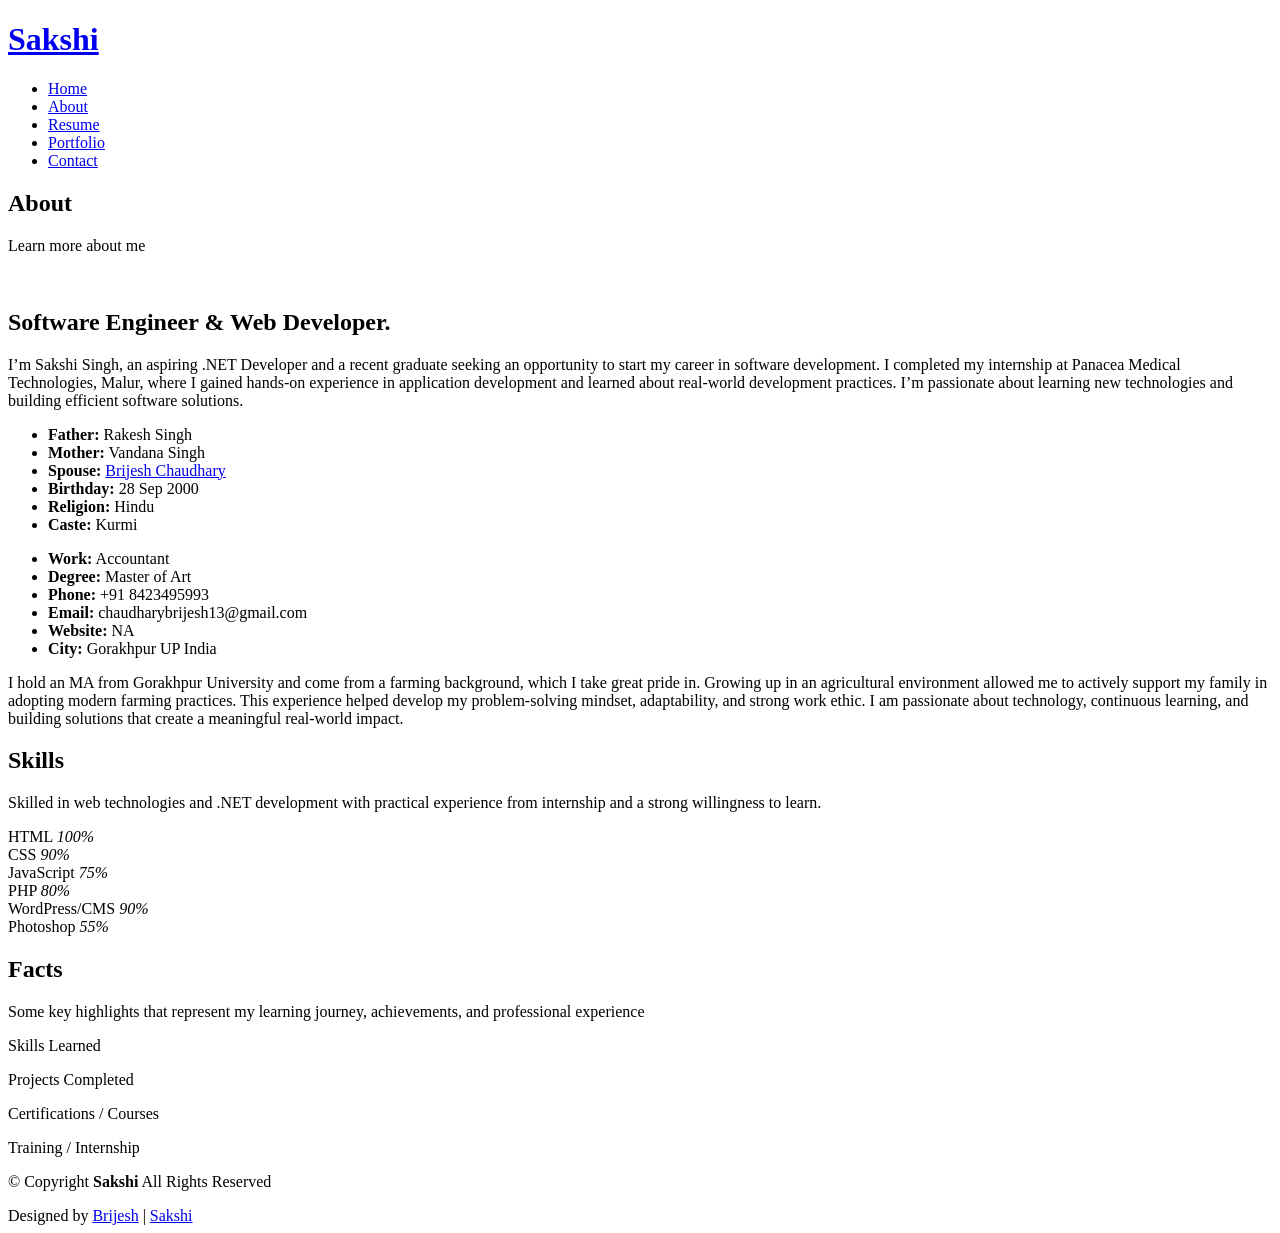
==== about.html @ 69563c14 "Add files via upload" ====
<!DOCTYPE html>
<html lang="en">

<head>
  <meta charset="utf-8">
  <meta content="width=device-width, initial-scale=1.0" name="viewport">
  <title>About - Sakshi Singh</title>
  <meta name="description" content="">
  <meta name="keywords" content="">

  <!-- Favicons -->
  <link href="assets/img/favicon.png" rel="icon">
  <link href="assets/img/apple-touch-icon.png" rel="apple-touch-icon">

  <!-- Fonts -->
  <link href="https://fonts.googleapis.com" rel="preconnect">
  <link href="https://fonts.gstatic.com" rel="preconnect" crossorigin>
  <link href="https://fonts.googleapis.com/css2?family=Roboto:ital,wght@0,100;0,300;0,400;0,500;0,700;0,900;1,100;1,300;1,400;1,500;1,700;1,900&family=Poppins:ital,wght@0,100;0,200;0,300;0,400;0,500;0,600;0,700;0,800;0,900;1,100;1,200;1,300;1,400;1,500;1,600;1,700;1,800;1,900&family=Raleway:ital,wght@0,100;0,200;0,300;0,400;0,500;0,600;0,700;0,800;0,900;1,100;1,200;1,300;1,400;1,500;1,600;1,700;1,800;1,900&display=swap" rel="stylesheet">

  <!-- Vendor CSS Files -->
  <link href="assets/vendor/bootstrap/css/bootstrap.min.css" rel="stylesheet">
  <link href="assets/vendor/bootstrap-icons/bootstrap-icons.css" rel="stylesheet">
  <link href="assets/vendor/aos/aos.css" rel="stylesheet">
  <link href="assets/vendor/swiper/swiper-bundle.min.css" rel="stylesheet">
  <link href="assets/vendor/glightbox/css/glightbox.min.css" rel="stylesheet">

  <!-- Main CSS File -->
  <link href="assets/css/main.css" rel="stylesheet">

  <!-- =======================================================
  * Template Name: Sakshi Singh
  * Template URL: 
  * Updated: 
  * Author: 
  * License: 
  ======================================================== -->
</head>

<body class="about-page">

  <header id="header" class="header d-flex align-items-center light-background sticky-top">
    <div class="container-fluid position-relative d-flex align-items-center justify-content-between">

      <a href="index.html" class="logo d-flex align-items-center me-auto me-xl-0">
        <!-- Uncomment the line below if you also wish to use an image logo -->
        <!-- <img src="assets/img/logo.png" alt=""> -->
        <h1 class="sitename">Sakshi</h1>
      </a>

      <nav id="navmenu" class="navmenu">
        <ul>
          <li><a href="index.html">Home</a></li>
          <li><a href="about.html" class="active">About</a></li>
          <li><a href="resume.html">Resume</a></li>
          <li><a href="portfolio.html">Portfolio</a></li>
          <li><a href="contact.html">Contact</a></li>
        </ul>
        <i class="mobile-nav-toggle d-xl-none bi bi-list"></i>
      </nav>

      <div class="header-social-links">
        <a href="#" class="twitter"><i class="bi bi-twitter-x"></i></a>
        <a href="#" class="facebook"><i class="bi bi-facebook"></i></a>
        <a href="#" class="instagram"><i class="bi bi-instagram"></i></a>
        <a href="#" class="linkedin"><i class="bi bi-linkedin"></i></a>
      </div>

    </div>
  </header>

  <main class="main">

    <!-- About Section -->
    <section id="about" class="about section">

      <!-- Section Title -->
      <div class="container section-title" data-aos="fade-up">
        <h2>About</h2>
        <p>Learn more about me</p>
      </div><!-- End Section Title -->

      <div class="container" data-aos="fade-up" data-aos-delay="100">

        <div class="row gy-4 justify-content-center">
          <div class="col-lg-4">
            <img src="assets/img/profile-img.png" class="img-fluid" alt="">
          </div>
          <div class="col-lg-8 content">
            <h2>Software Engineer &amp; Web Developer.</h2>
            <p class="fst-italic py-3">
              I’m Sakshi Singh, an aspiring .NET Developer and a recent graduate seeking an opportunity to start my career in software development. I completed my internship at Panacea Medical Technologies, Malur, where I gained hands-on experience in application development and learned about real-world development practices. I’m passionate about learning new technologies and building efficient software solutions.
            </p>
            <div class="row">
              <div class="col-lg-6">
                <ul>
                  <li><i class="bi bi-chevron-right"></i> <strong>Father:</strong> <span>Rakesh Singh</span></li>
                  <li><i class="bi bi-chevron-right"></i> <strong>Mother:</strong> <span>Vandana Singh</span></li>
                  <li><i class="bi bi-chevron-right"></i> <strong>Spouse:</strong> <span><a href="https://brijeshchaudhary13.github.io/brijesh-portfolio/" target="_blank">Brijesh Chaudhary</a></span></li>
                  <li><i class="bi bi-chevron-right"></i> <strong>Birthday:</strong> <span>28 Sep 2000</span></li>
                  <li><i class="bi bi-chevron-right"></i> <strong>Religion:</strong> <span>Hindu</span></li>
                  <li><i class="bi bi-chevron-right"></i> <strong>Caste:</strong> <span>Kurmi</span></li>
                </ul>
              </div>
              <div class="col-lg-6">
                <ul>
                  <li><i class="bi bi-chevron-right"></i> <strong>Work:</strong> <span>Accountant</span></li>
                  <li><i class="bi bi-chevron-right"></i> <strong>Degree:</strong> <span>Master of Art</span></li>
                  <li><i class="bi bi-chevron-right"></i> <strong>Phone:</strong> <span>+91 8423495993</span></li>
                  <li><i class="bi bi-chevron-right"></i> <strong>Email:</strong> <span>chaudharybrijesh13@gmail.com</span></li>
                  <li><i class="bi bi-chevron-right"></i> <strong>Website:</strong> <span>NA</span></li>
                  <li><i class="bi bi-chevron-right"></i> <strong>City:</strong> <span>Gorakhpur UP India</span></li>
                </ul>
              </div>
            </div>
            <p class="py-3">
              I hold an MA from Gorakhpur University and come from a farming background, which I take great pride in. Growing up in an agricultural environment allowed me to actively support my family in adopting modern farming practices. This experience helped develop my problem-solving mindset, adaptability, and strong work ethic. I am passionate about technology, continuous learning, and building solutions that create a meaningful real-world impact.
            </p>
          </div>
        </div>

      </div>

    </section><!-- /About Section -->

    <!-- Skills Section -->
    <section id="skills" class="skills section">

      <!-- Section Title -->
      <div class="container section-title" data-aos="fade-up">
        <h2>Skills</h2>
        <p>Skilled in web technologies and .NET development with practical experience from internship and a strong willingness to learn.</p>
      </div><!-- End Section Title -->

      <div class="container" data-aos="fade-up" data-aos-delay="100">

        <div class="row skills-content skills-animation">

          <div class="col-lg-6">

            <div class="progress">
              <span class="skill"><span>HTML</span> <i class="val">100%</i></span>
              <div class="progress-bar-wrap">
                <div class="progress-bar" role="progressbar" aria-valuenow="100" aria-valuemin="0" aria-valuemax="100"></div>
              </div>
            </div><!-- End Skills Item -->

            <div class="progress">
              <span class="skill"><span>CSS</span> <i class="val">90%</i></span>
              <div class="progress-bar-wrap">
                <div class="progress-bar" role="progressbar" aria-valuenow="90" aria-valuemin="0" aria-valuemax="100"></div>
              </div>
            </div><!-- End Skills Item -->

            <div class="progress">
              <span class="skill"><span>JavaScript</span> <i class="val">75%</i></span>
              <div class="progress-bar-wrap">
                <div class="progress-bar" role="progressbar" aria-valuenow="75" aria-valuemin="0" aria-valuemax="100"></div>
              </div>
            </div><!-- End Skills Item -->

          </div>

          <div class="col-lg-6">

            <div class="progress">
              <span class="skill"><span>PHP</span> <i class="val">80%</i></span>
              <div class="progress-bar-wrap">
                <div class="progress-bar" role="progressbar" aria-valuenow="80" aria-valuemin="0" aria-valuemax="100"></div>
              </div>
            </div><!-- End Skills Item -->

            <div class="progress">
              <span class="skill"><span>WordPress/CMS</span> <i class="val">90%</i></span>
              <div class="progress-bar-wrap">
                <div class="progress-bar" role="progressbar" aria-valuenow="90" aria-valuemin="0" aria-valuemax="100"></div>
              </div>
            </div><!-- End Skills Item -->

            <div class="progress">
              <span class="skill"><span>Photoshop</span> <i class="val">55%</i></span>
              <div class="progress-bar-wrap">
                <div class="progress-bar" role="progressbar" aria-valuenow="55" aria-valuemin="0" aria-valuemax="100"></div>
              </div>
            </div><!-- End Skills Item -->

          </div>

        </div>

      </div>

    </section><!-- /Skills Section -->

    <!-- Stats Section -->
    <section id="stats" class="stats section">

      <!-- Section Title -->
      <div class="container section-title" data-aos="fade-up">
        <h2>Facts</h2>
        <p>Some key highlights that represent my learning journey, achievements, and professional experience</p>
      </div><!-- End Section Title -->

      <div class="container" data-aos="fade-up" data-aos-delay="100">

        <div class="row gy-4">

          <div class="col-lg-3 col-md-6">
            <div class="stats-item text-center w-100 h-100">
              <span data-purecounter-start="0" data-purecounter-end="8" data-purecounter-duration="1" class="purecounter"></span>
              <p>Skills Learned</p>
            </div>
          </div><!-- End Stats Item -->

          <div class="col-lg-3 col-md-6">
            <div class="stats-item text-center w-100 h-100">
              <span data-purecounter-start="0" data-purecounter-end="2" data-purecounter-duration="1" class="purecounter"></span>
              <p>Projects Completed</p>
            </div>
          </div><!-- End Stats Item -->

          <div class="col-lg-3 col-md-6">
            <div class="stats-item text-center w-100 h-100">
              <span data-purecounter-start="0" data-purecounter-end="5" data-purecounter-duration="1" class="purecounter"></span>
              <p>Certifications / Courses</p>
            </div>
          </div><!-- End Stats Item -->

          <div class="col-lg-3 col-md-6">
            <div class="stats-item text-center w-100 h-100">
              <span data-purecounter-start="0" data-purecounter-end="3" data-purecounter-duration="1" class="purecounter"></span>
              <p>Training / Internship</p>
            </div>
          </div><!-- End Stats Item -->

        </div>

      </div>

    </section><!-- /Stats Section -->

    
  </main>

  <footer id="footer" class="footer light-background">

    <div class="container">
      <div class="copyright text-center ">
        <p>© <span>Copyright</span> <strong class="px-1 sitename">Sakshi</strong> <span>All Rights Reserved<br></span></p>
      </div>
      <div class="social-links d-flex justify-content-center">
        <a href="https://www.facebook.com/brijeshchaudhary13/"><i class="bi bi-facebook"></i></a>
        <a href="https://github.com/brijeshchaudhary13"><i class="bi bi-github"></i></a>
        <a href="https://www.linkedin.com/in/brijeshchaudhary13/"><i class="bi bi-linkedin"></i></a>
      </div>
      <div class="credits">
        <!-- All the links in the footer should remain intact. -->
        <!-- You can delete the links only if you've purchased the pro version. -->
        <!-- Licensing information: https://bootstrapmade.com/license/ -->
        <!-- Purchase the pro version with working PHP/AJAX contact form: [buy-url] -->
        Designed by <a href="https://brijeshchaudhary13.github.io/brijesh-portfolio/">Brijesh</a> | <a href="https://brijeshchaudhary13.github.io/brijesh-portfolio/">Sakshi</a>
      </div>
    </div>

  </footer>

  <!-- Scroll Top -->
  <a href="#" id="scroll-top" class="scroll-top d-flex align-items-center justify-content-center"><i class="bi bi-arrow-up-short"></i></a>

  <!-- Preloader -->
  <div id="preloader"></div>

  <!-- Vendor JS Files -->
  <script src="assets/vendor/bootstrap/js/bootstrap.bundle.min.js"></script>
  <script src="assets/vendor/php-email-form/validate.js"></script>
  <script src="assets/vendor/aos/aos.js"></script>
  <script src="assets/vendor/waypoints/noframework.waypoints.js"></script>
  <script src="assets/vendor/purecounter/purecounter_vanilla.js"></script>
  <script src="assets/vendor/swiper/swiper-bundle.min.js"></script>
  <script src="assets/vendor/glightbox/js/glightbox.min.js"></script>
  <script src="assets/vendor/imagesloaded/imagesloaded.pkgd.min.js"></script>
  <script src="assets/vendor/isotope-layout/isotope.pkgd.min.js"></script>

  <!-- Main JS File -->
  <script src="assets/js/main.js"></script>

</body>

</html>
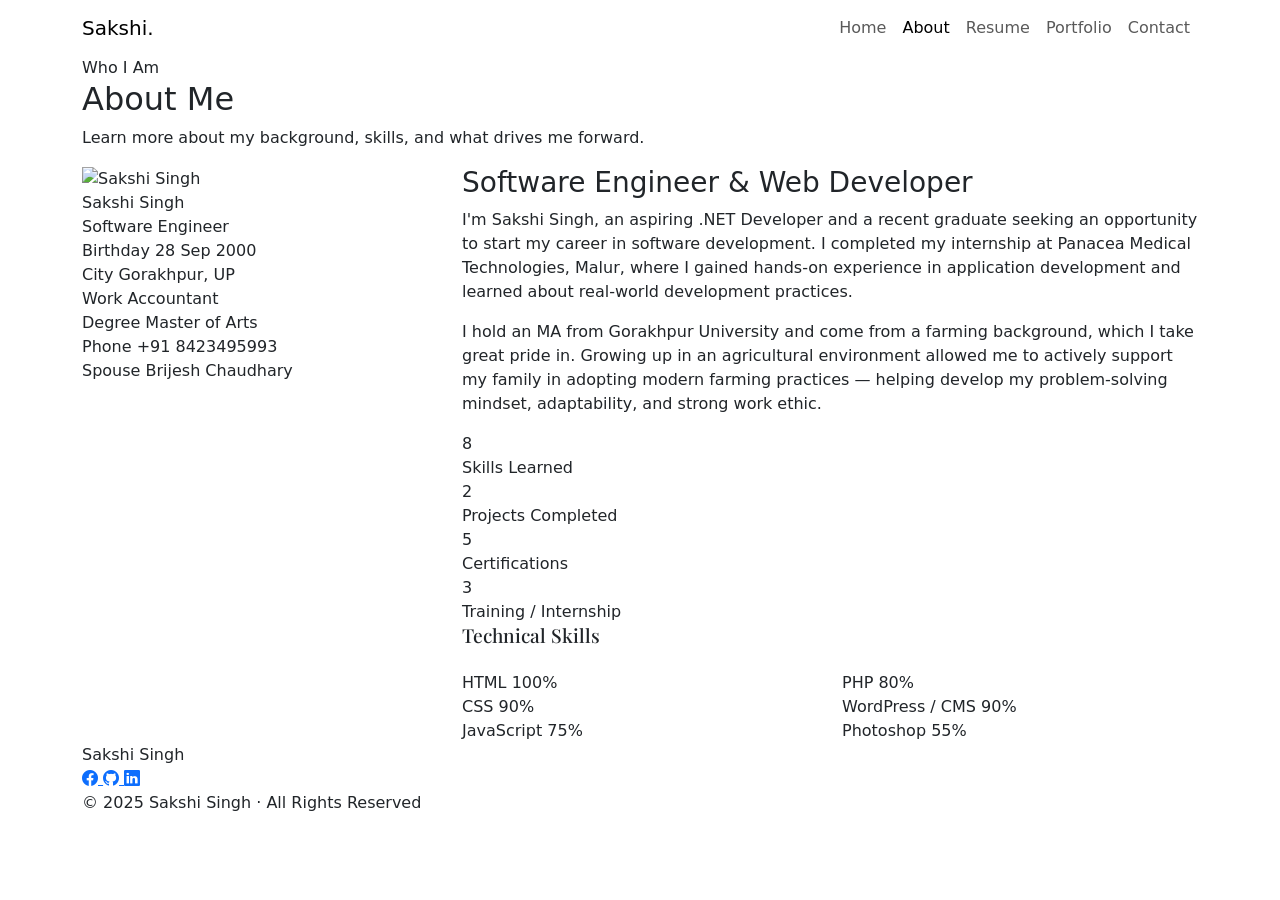
==== commit e37fe34b: "Update about.html" ====
--- a/about.html
+++ b/about.html
@@ -1,288 +1,263 @@
 <!DOCTYPE html>
 <html lang="en">
-
 <head>
-  <meta charset="utf-8">
-  <meta content="width=device-width, initial-scale=1.0" name="viewport">
-  <title>About - Sakshi Singh</title>
-  <meta name="description" content="">
-  <meta name="keywords" content="">
-
-  <!-- Favicons -->
-  <link href="assets/img/favicon.png" rel="icon">
-  <link href="assets/img/apple-touch-icon.png" rel="apple-touch-icon">
+  <meta charset="UTF-8">
+  <meta name="viewport" content="width=device-width, initial-scale=1.0">
+  <title>About — Sakshi Singh</title>
 
   <!-- Fonts -->
-  <link href="https://fonts.googleapis.com" rel="preconnect">
-  <link href="https://fonts.gstatic.com" rel="preconnect" crossorigin>
-  <link href="https://fonts.googleapis.com/css2?family=Roboto:ital,wght@0,100;0,300;0,400;0,500;0,700;0,900;1,100;1,300;1,400;1,500;1,700;1,900&family=Poppins:ital,wght@0,100;0,200;0,300;0,400;0,500;0,600;0,700;0,800;0,900;1,100;1,200;1,300;1,400;1,500;1,600;1,700;1,800;1,900&family=Raleway:ital,wght@0,100;0,200;0,300;0,400;0,500;0,600;0,700;0,800;0,900;1,100;1,200;1,300;1,400;1,500;1,600;1,700;1,800;1,900&display=swap" rel="stylesheet">
-
-  <!-- Vendor CSS Files -->
-  <link href="assets/vendor/bootstrap/css/bootstrap.min.css" rel="stylesheet">
-  <link href="assets/vendor/bootstrap-icons/bootstrap-icons.css" rel="stylesheet">
-  <link href="assets/vendor/aos/aos.css" rel="stylesheet">
-  <link href="assets/vendor/swiper/swiper-bundle.min.css" rel="stylesheet">
-  <link href="assets/vendor/glightbox/css/glightbox.min.css" rel="stylesheet">
-
-  <!-- Main CSS File -->
-  <link href="assets/css/main.css" rel="stylesheet">
-
-  <!-- =======================================================
-  * Template Name: Sakshi Singh
-  * Template URL: 
-  * Updated: 
-  * Author: 
-  * License: 
-  ======================================================== -->
+  <link href="https://fonts.googleapis.com/css2?family=Playfair+Display:ital,wght@0,400;0,600;0,700;1,400&family=DM+Sans:wght@300;400;500;600&family=DM+Mono:wght@400;500&display=swap" rel="stylesheet">
+
+  <!-- Bootstrap -->
+  <link href="https://cdn.jsdelivr.net/npm/bootstrap@5.3.3/dist/css/bootstrap.min.css" rel="stylesheet">
+  <link href="https://cdn.jsdelivr.net/npm/bootstrap-icons@1.11.3/font/bootstrap-icons.css" rel="stylesheet">
+
+  <!-- Custom CSS -->
+  <link rel="stylesheet" href="style.css">
 </head>
-
-<body class="about-page">
-
-  <header id="header" class="header d-flex align-items-center light-background sticky-top">
-    <div class="container-fluid position-relative d-flex align-items-center justify-content-between">
-
-      <a href="index.html" class="logo d-flex align-items-center me-auto me-xl-0">
-        <!-- Uncomment the line below if you also wish to use an image logo -->
-        <!-- <img src="assets/img/logo.png" alt=""> -->
-        <h1 class="sitename">Sakshi</h1>
-      </a>
-
-      <nav id="navmenu" class="navmenu">
-        <ul>
-          <li><a href="index.html">Home</a></li>
-          <li><a href="about.html" class="active">About</a></li>
-          <li><a href="resume.html">Resume</a></li>
-          <li><a href="portfolio.html">Portfolio</a></li>
-          <li><a href="contact.html">Contact</a></li>
-        </ul>
-        <i class="mobile-nav-toggle d-xl-none bi bi-list"></i>
-      </nav>
-
-      <div class="header-social-links">
-        <a href="#" class="twitter"><i class="bi bi-twitter-x"></i></a>
-        <a href="#" class="facebook"><i class="bi bi-facebook"></i></a>
-        <a href="#" class="instagram"><i class="bi bi-instagram"></i></a>
-        <a href="#" class="linkedin"><i class="bi bi-linkedin"></i></a>
-      </div>
-
+<body>
+
+<!-- NAVBAR -->
+<nav class="navbar navbar-expand-xl">
+  <div class="container">
+    <a class="navbar-brand" href="index.html">
+      Sakshi<span>.</span>
+    </a>
+
+    <button class="navbar-toggler" type="button" data-bs-toggle="collapse" data-bs-target="#navMenu">
+      <i class="bi bi-list" style="color:var(--ink);font-size:1.4rem;"></i>
+    </button>
+
+    <div class="collapse navbar-collapse" id="navMenu">
+      <ul class="navbar-nav ms-auto align-items-xl-center">
+        <li class="nav-item"><a class="nav-link" href="index.html">Home</a></li>
+        <li class="nav-item"><a class="nav-link active" href="about.html">About</a></li>
+        <li class="nav-item"><a class="nav-link" href="resume.html">Resume</a></li>
+        <li class="nav-item"><a class="nav-link" href="portfolio.html">Portfolio</a></li>
+        <li class="nav-item"><a class="nav-link" href="contact.html">Contact</a></li>
+      </ul>
     </div>
-  </header>
-
-  <main class="main">
-
-    <!-- About Section -->
-    <section id="about" class="about section">
-
-      <!-- Section Title -->
-      <div class="container section-title" data-aos="fade-up">
-        <h2>About</h2>
-        <p>Learn more about me</p>
-      </div><!-- End Section Title -->
-
-      <div class="container" data-aos="fade-up" data-aos-delay="100">
-
-        <div class="row gy-4 justify-content-center">
-          <div class="col-lg-4">
-            <img src="assets/img/profile-img.png" class="img-fluid" alt="">
-          </div>
-          <div class="col-lg-8 content">
-            <h2>Software Engineer &amp; Web Developer.</h2>
-            <p class="fst-italic py-3">
-              I’m Sakshi Singh, an aspiring .NET Developer and a recent graduate seeking an opportunity to start my career in software development. I completed my internship at Panacea Medical Technologies, Malur, where I gained hands-on experience in application development and learned about real-world development practices. I’m passionate about learning new technologies and building efficient software solutions.
-            </p>
-            <div class="row">
-              <div class="col-lg-6">
-                <ul>
-                  <li><i class="bi bi-chevron-right"></i> <strong>Father:</strong> <span>Rakesh Singh</span></li>
-                  <li><i class="bi bi-chevron-right"></i> <strong>Mother:</strong> <span>Vandana Singh</span></li>
-                  <li><i class="bi bi-chevron-right"></i> <strong>Spouse:</strong> <span><a href="https://brijeshchaudhary13.github.io/brijesh-portfolio/" target="_blank">Brijesh Chaudhary</a></span></li>
-                  <li><i class="bi bi-chevron-right"></i> <strong>Birthday:</strong> <span>28 Sep 2000</span></li>
-                  <li><i class="bi bi-chevron-right"></i> <strong>Religion:</strong> <span>Hindu</span></li>
-                  <li><i class="bi bi-chevron-right"></i> <strong>Caste:</strong> <span>Kurmi</span></li>
-                </ul>
-              </div>
-              <div class="col-lg-6">
-                <ul>
-                  <li><i class="bi bi-chevron-right"></i> <strong>Work:</strong> <span>Accountant</span></li>
-                  <li><i class="bi bi-chevron-right"></i> <strong>Degree:</strong> <span>Master of Art</span></li>
-                  <li><i class="bi bi-chevron-right"></i> <strong>Phone:</strong> <span>+91 8423495993</span></li>
-                  <li><i class="bi bi-chevron-right"></i> <strong>Email:</strong> <span>chaudharybrijesh13@gmail.com</span></li>
-                  <li><i class="bi bi-chevron-right"></i> <strong>Website:</strong> <span>NA</span></li>
-                  <li><i class="bi bi-chevron-right"></i> <strong>City:</strong> <span>Gorakhpur UP India</span></li>
-                </ul>
-              </div>
-            </div>
-            <p class="py-3">
-              I hold an MA from Gorakhpur University and come from a farming background, which I take great pride in. Growing up in an agricultural environment allowed me to actively support my family in adopting modern farming practices. This experience helped develop my problem-solving mindset, adaptability, and strong work ethic. I am passionate about technology, continuous learning, and building solutions that create a meaningful real-world impact.
-            </p>
+  </div>
+</nav>
+
+<!-- ABOUT -->
+<div id="about" class="page active">
+  <div class="about-wrap">
+    <div class="container">
+
+      <!-- SECTION HEADER -->
+      <div class="section-header">
+        <span class="section-label">Who I Am</span>
+        <h2 class="section-title">About Me</h2>
+        <p class="section-sub">
+          Learn more about my background, skills, and what drives me forward.
+        </p>
+        <div class="section-line"></div>
+      </div>
+
+      <div class="row gy-4">
+
+        <!-- LEFT CARD -->
+        <div class="col-lg-4">
+          <div class="about-card">
+
+            <div class="about-photo-area">
+              <img src="./img/profile-img.png" alt="Sakshi Singh" class="about-avatar-img">
+            </div>
+
+            <div class="about-info">
+              <div class="about-name">Sakshi Singh</div>
+              <span class="about-role-badge">Software Engineer</span>
+
+              <div class="about-detail-row">
+                <span class="about-detail-key">Birthday</span>
+                <span class="about-detail-val">28 Sep 2000</span>
+              </div>
+
+              <div class="about-detail-row">
+                <span class="about-detail-key">City</span>
+                <span class="about-detail-val">Gorakhpur, UP</span>
+              </div>
+
+              <div class="about-detail-row">
+                <span class="about-detail-key">Work</span>
+                <span class="about-detail-val">Accountant</span>
+              </div>
+
+              <div class="about-detail-row">
+                <span class="about-detail-key">Degree</span>
+                <span class="about-detail-val">Master of Arts</span>
+              </div>
+
+              <div class="about-detail-row">
+                <span class="about-detail-key">Phone</span>
+                <span class="about-detail-val">+91 8423495993</span>
+              </div>
+
+              <div class="about-detail-row">
+                <span class="about-detail-key">Spouse</span>
+                <span class="about-detail-val">
+                  <a href="https://brijeshchaudhary13.github.io/brijesh-portfolio/" target="_blank" style="color:var(--terracotta);text-decoration:none;">
+                    Brijesh Chaudhary
+                  </a>
+                </span>
+              </div>
+            </div>
+
           </div>
         </div>
 
-      </div>
-
-    </section><!-- /About Section -->
-
-    <!-- Skills Section -->
-    <section id="skills" class="skills section">
-
-      <!-- Section Title -->
-      <div class="container section-title" data-aos="fade-up">
-        <h2>Skills</h2>
-        <p>Skilled in web technologies and .NET development with practical experience from internship and a strong willingness to learn.</p>
-      </div><!-- End Section Title -->
-
-      <div class="container" data-aos="fade-up" data-aos-delay="100">
-
-        <div class="row skills-content skills-animation">
-
-          <div class="col-lg-6">
-
-            <div class="progress">
-              <span class="skill"><span>HTML</span> <i class="val">100%</i></span>
-              <div class="progress-bar-wrap">
-                <div class="progress-bar" role="progressbar" aria-valuenow="100" aria-valuemin="0" aria-valuemax="100"></div>
-              </div>
-            </div><!-- End Skills Item -->
-
-            <div class="progress">
-              <span class="skill"><span>CSS</span> <i class="val">90%</i></span>
-              <div class="progress-bar-wrap">
-                <div class="progress-bar" role="progressbar" aria-valuenow="90" aria-valuemin="0" aria-valuemax="100"></div>
-              </div>
-            </div><!-- End Skills Item -->
-
-            <div class="progress">
-              <span class="skill"><span>JavaScript</span> <i class="val">75%</i></span>
-              <div class="progress-bar-wrap">
-                <div class="progress-bar" role="progressbar" aria-valuenow="75" aria-valuemin="0" aria-valuemax="100"></div>
-              </div>
-            </div><!-- End Skills Item -->
+        <!-- RIGHT CONTENT -->
+        <div class="col-lg-8">
+          <div class="about-main">
+
+            <h3 class="about-heading">
+              Software Engineer &amp; Web Developer
+            </h3>
+
+            <p class="about-text">
+              I'm Sakshi Singh, an aspiring .NET Developer and a recent graduate seeking an opportunity to start my career in software development. I completed my internship at Panacea Medical Technologies, Malur, where I gained hands-on experience in application development and learned about real-world development practices.
+            </p>
+
+            <p class="about-text">
+              I hold an MA from Gorakhpur University and come from a farming background, which I take great pride in. Growing up in an agricultural environment allowed me to actively support my family in adopting modern farming practices — helping develop my problem-solving mindset, adaptability, and strong work ethic.
+            </p>
+
+            <!-- STATS -->
+            <div class="stats-row">
+              <div class="stat-box">
+                <div class="stat-number">8</div>
+                <div class="stat-label">Skills Learned</div>
+              </div>
+
+              <div class="stat-box">
+                <div class="stat-number">2</div>
+                <div class="stat-label">Projects Completed</div>
+              </div>
+
+              <div class="stat-box">
+                <div class="stat-number">5</div>
+                <div class="stat-label">Certifications</div>
+              </div>
+
+              <div class="stat-box">
+                <div class="stat-number">3</div>
+                <div class="stat-label">Training / Internship</div>
+              </div>
+            </div>
+
+            <!-- SKILLS -->
+            <h4 style="font-family:'Playfair Display',serif;font-size:1.2rem;margin-bottom:1.5rem;color:var(--ink);">
+              Technical Skills
+            </h4>
+
+            <div class="row">
+
+              <!-- LEFT SKILLS -->
+              <div class="col-md-6">
+
+                <div class="skill-item">
+                  <div class="skill-header">
+                    <span class="skill-name">HTML</span>
+                    <span class="skill-pct">100%</span>
+                  </div>
+                  <div class="skill-bar">
+                    <div class="skill-fill" style="transform: scaleX(1);"></div>
+                  </div>
+                </div>
+
+                <div class="skill-item">
+                  <div class="skill-header">
+                    <span class="skill-name">CSS</span>
+                    <span class="skill-pct">90%</span>
+                  </div>
+                  <div class="skill-bar">
+                    <div class="skill-fill" style="transform: scaleX(0.9);"></div>
+                  </div>
+                </div>
+
+                <div class="skill-item">
+                  <div class="skill-header">
+                    <span class="skill-name">JavaScript</span>
+                    <span class="skill-pct">75%</span>
+                  </div>
+                  <div class="skill-bar">
+                    <div class="skill-fill" style="transform: scaleX(0.75);"></div>
+                  </div>
+                </div>
+
+              </div>
+
+              <!-- RIGHT SKILLS -->
+              <div class="col-md-6">
+
+                <div class="skill-item">
+                  <div class="skill-header">
+                    <span class="skill-name">PHP</span>
+                    <span class="skill-pct">80%</span>
+                  </div>
+                  <div class="skill-bar">
+                    <div class="skill-fill" style="transform: scaleX(0.8);"></div>
+                  </div>
+                </div>
+
+                <div class="skill-item">
+                  <div class="skill-header">
+                    <span class="skill-name">WordPress / CMS</span>
+                    <span class="skill-pct">90%</span>
+                  </div>
+                  <div class="skill-bar">
+                    <div class="skill-fill" style="transform: scaleX(0.9);"></div>
+                  </div>
+                </div>
+
+                <div class="skill-item">
+                  <div class="skill-header">
+                    <span class="skill-name">Photoshop</span>
+                    <span class="skill-pct">55%</span>
+                  </div>
+                  <div class="skill-bar">
+                    <div class="skill-fill" style="transform: scaleX(0.55);"></div>
+                  </div>
+                </div>
+
+              </div>
+
+            </div>
 
           </div>
-
-          <div class="col-lg-6">
-
-            <div class="progress">
-              <span class="skill"><span>PHP</span> <i class="val">80%</i></span>
-              <div class="progress-bar-wrap">
-                <div class="progress-bar" role="progressbar" aria-valuenow="80" aria-valuemin="0" aria-valuemax="100"></div>
-              </div>
-            </div><!-- End Skills Item -->
-
-            <div class="progress">
-              <span class="skill"><span>WordPress/CMS</span> <i class="val">90%</i></span>
-              <div class="progress-bar-wrap">
-                <div class="progress-bar" role="progressbar" aria-valuenow="90" aria-valuemin="0" aria-valuemax="100"></div>
-              </div>
-            </div><!-- End Skills Item -->
-
-            <div class="progress">
-              <span class="skill"><span>Photoshop</span> <i class="val">55%</i></span>
-              <div class="progress-bar-wrap">
-                <div class="progress-bar" role="progressbar" aria-valuenow="55" aria-valuemin="0" aria-valuemax="100"></div>
-              </div>
-            </div><!-- End Skills Item -->
-
-          </div>
-
         </div>
 
       </div>
-
-    </section><!-- /Skills Section -->
-
-    <!-- Stats Section -->
-    <section id="stats" class="stats section">
-
-      <!-- Section Title -->
-      <div class="container section-title" data-aos="fade-up">
-        <h2>Facts</h2>
-        <p>Some key highlights that represent my learning journey, achievements, and professional experience</p>
-      </div><!-- End Section Title -->
-
-      <div class="container" data-aos="fade-up" data-aos-delay="100">
-
-        <div class="row gy-4">
-
-          <div class="col-lg-3 col-md-6">
-            <div class="stats-item text-center w-100 h-100">
-              <span data-purecounter-start="0" data-purecounter-end="8" data-purecounter-duration="1" class="purecounter"></span>
-              <p>Skills Learned</p>
-            </div>
-          </div><!-- End Stats Item -->
-
-          <div class="col-lg-3 col-md-6">
-            <div class="stats-item text-center w-100 h-100">
-              <span data-purecounter-start="0" data-purecounter-end="2" data-purecounter-duration="1" class="purecounter"></span>
-              <p>Projects Completed</p>
-            </div>
-          </div><!-- End Stats Item -->
-
-          <div class="col-lg-3 col-md-6">
-            <div class="stats-item text-center w-100 h-100">
-              <span data-purecounter-start="0" data-purecounter-end="5" data-purecounter-duration="1" class="purecounter"></span>
-              <p>Certifications / Courses</p>
-            </div>
-          </div><!-- End Stats Item -->
-
-          <div class="col-lg-3 col-md-6">
-            <div class="stats-item text-center w-100 h-100">
-              <span data-purecounter-start="0" data-purecounter-end="3" data-purecounter-duration="1" class="purecounter"></span>
-              <p>Training / Internship</p>
-            </div>
-          </div><!-- End Stats Item -->
-
-        </div>
-
-      </div>
-
-    </section><!-- /Stats Section -->
-
-    
-  </main>
-
-  <footer id="footer" class="footer light-background">
-
+    </div>
+  </div>
+
+  <!-- FOOTER -->
+  <footer>
     <div class="container">
-      <div class="copyright text-center ">
-        <p>© <span>Copyright</span> <strong class="px-1 sitename">Sakshi</strong> <span>All Rights Reserved<br></span></p>
-      </div>
-      <div class="social-links d-flex justify-content-center">
-        <a href="https://www.facebook.com/brijeshchaudhary13/"><i class="bi bi-facebook"></i></a>
-        <a href="https://github.com/brijeshchaudhary13"><i class="bi bi-github"></i></a>
-        <a href="https://www.linkedin.com/in/brijeshchaudhary13/"><i class="bi bi-linkedin"></i></a>
-      </div>
-      <div class="credits">
-        <!-- All the links in the footer should remain intact. -->
-        <!-- You can delete the links only if you've purchased the pro version. -->
-        <!-- Licensing information: https://bootstrapmade.com/license/ -->
-        <!-- Purchase the pro version with working PHP/AJAX contact form: [buy-url] -->
-        Designed by <a href="https://brijeshchaudhary13.github.io/brijesh-portfolio/">Brijesh</a> | <a href="https://brijeshchaudhary13.github.io/brijesh-portfolio/">Sakshi</a>
+      <div class="footer-name">Sakshi Singh</div>
+
+      <div class="footer-social">
+        <a href="https://www.facebook.com/brijeshchaudhary13/" target="_blank">
+          <i class="bi bi-facebook"></i>
+        </a>
+        <a href="https://github.com/brijeshchaudhary13" target="_blank">
+          <i class="bi bi-github"></i>
+        </a>
+        <a href="https://www.linkedin.com/in/brijeshchaudhary13/" target="_blank">
+          <i class="bi bi-linkedin"></i>
+        </a>
+      </div>
+
+      <div class="footer-credits">
+        © 2025 Sakshi Singh · All Rights Reserved
       </div>
     </div>
-
   </footer>
-
-  <!-- Scroll Top -->
-  <a href="#" id="scroll-top" class="scroll-top d-flex align-items-center justify-content-center"><i class="bi bi-arrow-up-short"></i></a>
-
-  <!-- Preloader -->
-  <div id="preloader"></div>
-
-  <!-- Vendor JS Files -->
-  <script src="assets/vendor/bootstrap/js/bootstrap.bundle.min.js"></script>
-  <script src="assets/vendor/php-email-form/validate.js"></script>
-  <script src="assets/vendor/aos/aos.js"></script>
-  <script src="assets/vendor/waypoints/noframework.waypoints.js"></script>
-  <script src="assets/vendor/purecounter/purecounter_vanilla.js"></script>
-  <script src="assets/vendor/swiper/swiper-bundle.min.js"></script>
-  <script src="assets/vendor/glightbox/js/glightbox.min.js"></script>
-  <script src="assets/vendor/imagesloaded/imagesloaded.pkgd.min.js"></script>
-  <script src="assets/vendor/isotope-layout/isotope.pkgd.min.js"></script>
-
-  <!-- Main JS File -->
-  <script src="assets/js/main.js"></script>
+</div>
+
+<!-- Bootstrap JS -->
+<script src="https://cdn.jsdelivr.net/npm/bootstrap@5.3.3/dist/js/bootstrap.bundle.min.js"></script>
 
 </body>
-
-</html>+</html>
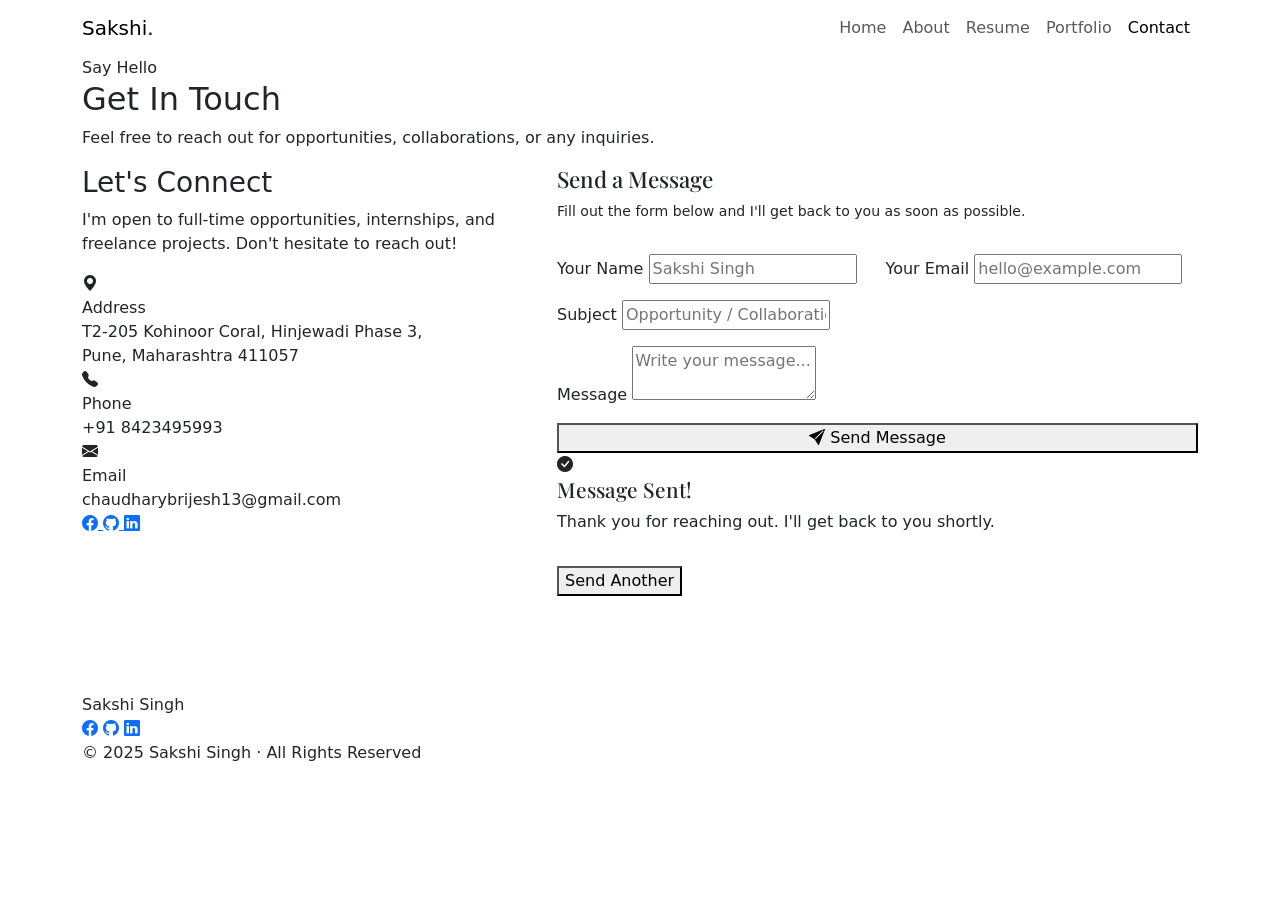
==== commit 50305916: "Update about.html" ====
--- a/about.html
+++ b/about.html
@@ -3,7 +3,7 @@
 <head>
   <meta charset="UTF-8">
   <meta name="viewport" content="width=device-width, initial-scale=1.0">
-  <title>About — Sakshi Singh</title>
+  <title>Contact — Sakshi Singh</title>
 
   <!-- Fonts -->
   <link href="https://fonts.googleapis.com/css2?family=Playfair+Display:ital,wght@0,400;0,600;0,700;1,400&family=DM+Sans:wght@300;400;500;600&family=DM+Mono:wght@400;500&display=swap" rel="stylesheet">
@@ -31,198 +31,144 @@
     <div class="collapse navbar-collapse" id="navMenu">
       <ul class="navbar-nav ms-auto align-items-xl-center">
         <li class="nav-item"><a class="nav-link" href="index.html">Home</a></li>
-        <li class="nav-item"><a class="nav-link active" href="about.html">About</a></li>
+        <li class="nav-item"><a class="nav-link" href="about.html">About</a></li>
         <li class="nav-item"><a class="nav-link" href="resume.html">Resume</a></li>
         <li class="nav-item"><a class="nav-link" href="portfolio.html">Portfolio</a></li>
-        <li class="nav-item"><a class="nav-link" href="contact.html">Contact</a></li>
+        <li class="nav-item"><a class="nav-link active" href="contact.html">Contact</a></li>
       </ul>
     </div>
   </div>
 </nav>
 
-<!-- ABOUT -->
-<div id="about" class="page active">
-  <div class="about-wrap">
+<!-- CONTACT -->
+<div id="contact" class="page active">
+  <div class="contact-wrap">
     <div class="container">
 
-      <!-- SECTION HEADER -->
+      <!-- HEADER -->
       <div class="section-header">
-        <span class="section-label">Who I Am</span>
-        <h2 class="section-title">About Me</h2>
+        <span class="section-label">Say Hello</span>
+        <h2 class="section-title">Get In Touch</h2>
         <p class="section-sub">
-          Learn more about my background, skills, and what drives me forward.
+          Feel free to reach out for opportunities, collaborations, or any inquiries.
         </p>
         <div class="section-line"></div>
       </div>
 
       <div class="row gy-4">
 
-        <!-- LEFT CARD -->
-        <div class="col-lg-4">
-          <div class="about-card">
-
-            <div class="about-photo-area">
-              <img src="./img/profile-img.png" alt="Sakshi Singh" class="about-avatar-img">
-            </div>
-
-            <div class="about-info">
-              <div class="about-name">Sakshi Singh</div>
-              <span class="about-role-badge">Software Engineer</span>
-
-              <div class="about-detail-row">
-                <span class="about-detail-key">Birthday</span>
-                <span class="about-detail-val">28 Sep 2000</span>
-              </div>
-
-              <div class="about-detail-row">
-                <span class="about-detail-key">City</span>
-                <span class="about-detail-val">Gorakhpur, UP</span>
-              </div>
-
-              <div class="about-detail-row">
-                <span class="about-detail-key">Work</span>
-                <span class="about-detail-val">Accountant</span>
-              </div>
-
-              <div class="about-detail-row">
-                <span class="about-detail-key">Degree</span>
-                <span class="about-detail-val">Master of Arts</span>
-              </div>
-
-              <div class="about-detail-row">
-                <span class="about-detail-key">Phone</span>
-                <span class="about-detail-val">+91 8423495993</span>
-              </div>
-
-              <div class="about-detail-row">
-                <span class="about-detail-key">Spouse</span>
-                <span class="about-detail-val">
-                  <a href="https://brijeshchaudhary13.github.io/brijesh-portfolio/" target="_blank" style="color:var(--terracotta);text-decoration:none;">
-                    Brijesh Chaudhary
-                  </a>
-                </span>
-              </div>
+        <!-- LEFT -->
+        <div class="col-lg-5">
+          <div class="contact-info-card">
+
+            <h3 class="contact-info-title">Let's Connect</h3>
+            <p class="contact-info-sub">
+              I'm open to full-time opportunities, internships, and freelance projects. Don't hesitate to reach out!
+            </p>
+
+            <div class="contact-detail">
+              <div class="contact-icon"><i class="bi bi-geo-alt-fill"></i></div>
+              <div>
+                <div class="contact-detail-label">Address</div>
+                <div class="contact-detail-val">
+                  T2-205 Kohinoor Coral, Hinjewadi Phase 3,<br>
+                  Pune, Maharashtra 411057
+                </div>
+              </div>
+            </div>
+
+            <div class="contact-detail">
+              <div class="contact-icon"><i class="bi bi-telephone-fill"></i></div>
+              <div>
+                <div class="contact-detail-label">Phone</div>
+                <div class="contact-detail-val">+91 8423495993</div>
+              </div>
+            </div>
+
+            <div class="contact-detail">
+              <div class="contact-icon"><i class="bi bi-envelope-fill"></i></div>
+              <div>
+                <div class="contact-detail-label">Email</div>
+                <div class="contact-detail-val">chaudharybrijesh13@gmail.com</div>
+              </div>
+            </div>
+
+            <!-- SOCIAL -->
+            <div class="contact-socials">
+              <a href="https://www.facebook.com/brijeshchaudhary13/" target="_blank" class="social-btn">
+                <i class="bi bi-facebook"></i>
+              </a>
+              <a href="https://github.com/brijeshchaudhary13" target="_blank" class="social-btn">
+                <i class="bi bi-github"></i>
+              </a>
+              <a href="https://www.linkedin.com/in/brijeshchaudhary13/" target="_blank" class="social-btn">
+                <i class="bi bi-linkedin"></i>
+              </a>
+            </div>
+
+            <!-- MAP -->
+            <div class="map-embed">
+              <iframe src="https://www.google.com/maps/embed?pb=!1m18!1m12!1m3!1d3781.6657696138495!2d73.68004627488715!3d18.589101182517766!2m3!1f0!2f0!3f0!3m2!1i1024!2i768!4f13.1!3m3!1m2!1s0x3bc2bbf820e8b74f%3A0xcebbd7df0cc1e70!2sKohinoor%20Coral%20Hinjawadi!5e0!3m2!1sen!2sin!4v1773560040699!5m2!1sen!2sin"
+                allowfullscreen="" loading="lazy"></iframe>
             </div>
 
           </div>
         </div>
 
-        <!-- RIGHT CONTENT -->
-        <div class="col-lg-8">
-          <div class="about-main">
-
-            <h3 class="about-heading">
-              Software Engineer &amp; Web Developer
-            </h3>
-
-            <p class="about-text">
-              I'm Sakshi Singh, an aspiring .NET Developer and a recent graduate seeking an opportunity to start my career in software development. I completed my internship at Panacea Medical Technologies, Malur, where I gained hands-on experience in application development and learned about real-world development practices.
-            </p>
-
-            <p class="about-text">
-              I hold an MA from Gorakhpur University and come from a farming background, which I take great pride in. Growing up in an agricultural environment allowed me to actively support my family in adopting modern farming practices — helping develop my problem-solving mindset, adaptability, and strong work ethic.
-            </p>
-
-            <!-- STATS -->
-            <div class="stats-row">
-              <div class="stat-box">
-                <div class="stat-number">8</div>
-                <div class="stat-label">Skills Learned</div>
-              </div>
-
-              <div class="stat-box">
-                <div class="stat-number">2</div>
-                <div class="stat-label">Projects Completed</div>
-              </div>
-
-              <div class="stat-box">
-                <div class="stat-number">5</div>
-                <div class="stat-label">Certifications</div>
-              </div>
-
-              <div class="stat-box">
-                <div class="stat-number">3</div>
-                <div class="stat-label">Training / Internship</div>
-              </div>
-            </div>
-
-            <!-- SKILLS -->
-            <h4 style="font-family:'Playfair Display',serif;font-size:1.2rem;margin-bottom:1.5rem;color:var(--ink);">
-              Technical Skills
-            </h4>
-
-            <div class="row">
-
-              <!-- LEFT SKILLS -->
-              <div class="col-md-6">
-
-                <div class="skill-item">
-                  <div class="skill-header">
-                    <span class="skill-name">HTML</span>
-                    <span class="skill-pct">100%</span>
-                  </div>
-                  <div class="skill-bar">
-                    <div class="skill-fill" style="transform: scaleX(1);"></div>
-                  </div>
-                </div>
-
-                <div class="skill-item">
-                  <div class="skill-header">
-                    <span class="skill-name">CSS</span>
-                    <span class="skill-pct">90%</span>
-                  </div>
-                  <div class="skill-bar">
-                    <div class="skill-fill" style="transform: scaleX(0.9);"></div>
-                  </div>
-                </div>
-
-                <div class="skill-item">
-                  <div class="skill-header">
-                    <span class="skill-name">JavaScript</span>
-                    <span class="skill-pct">75%</span>
-                  </div>
-                  <div class="skill-bar">
-                    <div class="skill-fill" style="transform: scaleX(0.75);"></div>
-                  </div>
-                </div>
-
-              </div>
-
-              <!-- RIGHT SKILLS -->
-              <div class="col-md-6">
-
-                <div class="skill-item">
-                  <div class="skill-header">
-                    <span class="skill-name">PHP</span>
-                    <span class="skill-pct">80%</span>
-                  </div>
-                  <div class="skill-bar">
-                    <div class="skill-fill" style="transform: scaleX(0.8);"></div>
-                  </div>
-                </div>
-
-                <div class="skill-item">
-                  <div class="skill-header">
-                    <span class="skill-name">WordPress / CMS</span>
-                    <span class="skill-pct">90%</span>
-                  </div>
-                  <div class="skill-bar">
-                    <div class="skill-fill" style="transform: scaleX(0.9);"></div>
-                  </div>
-                </div>
-
-                <div class="skill-item">
-                  <div class="skill-header">
-                    <span class="skill-name">Photoshop</span>
-                    <span class="skill-pct">55%</span>
-                  </div>
-                  <div class="skill-bar">
-                    <div class="skill-fill" style="transform: scaleX(0.55);"></div>
-                  </div>
-                </div>
-
-              </div>
-
+        <!-- RIGHT -->
+        <div class="col-lg-7">
+          <div class="contact-form-card">
+
+            <!-- FORM -->
+            <div id="formArea">
+              <h4 style="font-family:'Playfair Display',serif;font-size:1.4rem;color:var(--ink);margin-bottom:0.5rem;">
+                Send a Message
+              </h4>
+
+              <p style="font-size:0.88rem;color:var(--muted);margin-bottom:2rem;">
+                Fill out the form below and I'll get back to you as soon as possible.
+              </p>
+
+              <div class="row g-3">
+                <div class="col-md-6">
+                  <label class="form-label-custom">Your Name</label>
+                  <input type="text" class="form-control-custom" id="cName" placeholder="Sakshi Singh">
+                </div>
+
+                <div class="col-md-6">
+                  <label class="form-label-custom">Your Email</label>
+                  <input type="email" class="form-control-custom" id="cEmail" placeholder="hello@example.com">
+                </div>
+
+                <div class="col-12">
+                  <label class="form-label-custom">Subject</label>
+                  <input type="text" class="form-control-custom" id="cSubject" placeholder="Opportunity / Collaboration">
+                </div>
+
+                <div class="col-12">
+                  <label class="form-label-custom">Message</label>
+                  <textarea class="form-control-custom" id="cMessage" placeholder="Write your message..."></textarea>
+                </div>
+
+                <div class="col-12">
+                  <button class="btn-primary-custom w-100" onclick="submitForm()">
+                    <i class="bi bi-send-fill"></i> Send Message
+                  </button>
+                </div>
+              </div>
+            </div>
+
+            <!-- SUCCESS -->
+            <div class="form-success" id="formSuccess">
+              <i class="bi bi-check-circle-fill"></i>
+              <h5 style="font-family:'Playfair Display',serif;font-size:1.3rem;color:var(--ink);margin-bottom:0.5rem;">
+                Message Sent!
+              </h5>
+              <p>Thank you for reaching out. I'll get back to you shortly.</p>
+
+              <button class="btn-outline-custom mt-3" onclick="resetForm()">
+                Send Another
+              </button>
             </div>
 
           </div>
@@ -238,15 +184,9 @@
       <div class="footer-name">Sakshi Singh</div>
 
       <div class="footer-social">
-        <a href="https://www.facebook.com/brijeshchaudhary13/" target="_blank">
-          <i class="bi bi-facebook"></i>
-        </a>
-        <a href="https://github.com/brijeshchaudhary13" target="_blank">
-          <i class="bi bi-github"></i>
-        </a>
-        <a href="https://www.linkedin.com/in/brijeshchaudhary13/" target="_blank">
-          <i class="bi bi-linkedin"></i>
-        </a>
+        <a href="#"><i class="bi bi-facebook"></i></a>
+        <a href="#"><i class="bi bi-github"></i></a>
+        <a href="#"><i class="bi bi-linkedin"></i></a>
       </div>
 
       <div class="footer-credits">
@@ -256,7 +196,20 @@
   </footer>
 </div>
 
-<!-- Bootstrap JS -->
+<!-- JS -->
+<script>
+function submitForm(){
+  document.getElementById('formArea').style.display='none';
+  document.getElementById('formSuccess').style.display='block';
+}
+
+function resetForm(){
+  document.getElementById('formArea').style.display='block';
+  document.getElementById('formSuccess').style.display='none';
+}
+</script>
+
+<!-- Bootstrap -->
 <script src="https://cdn.jsdelivr.net/npm/bootstrap@5.3.3/dist/js/bootstrap.bundle.min.js"></script>
 
 </body>
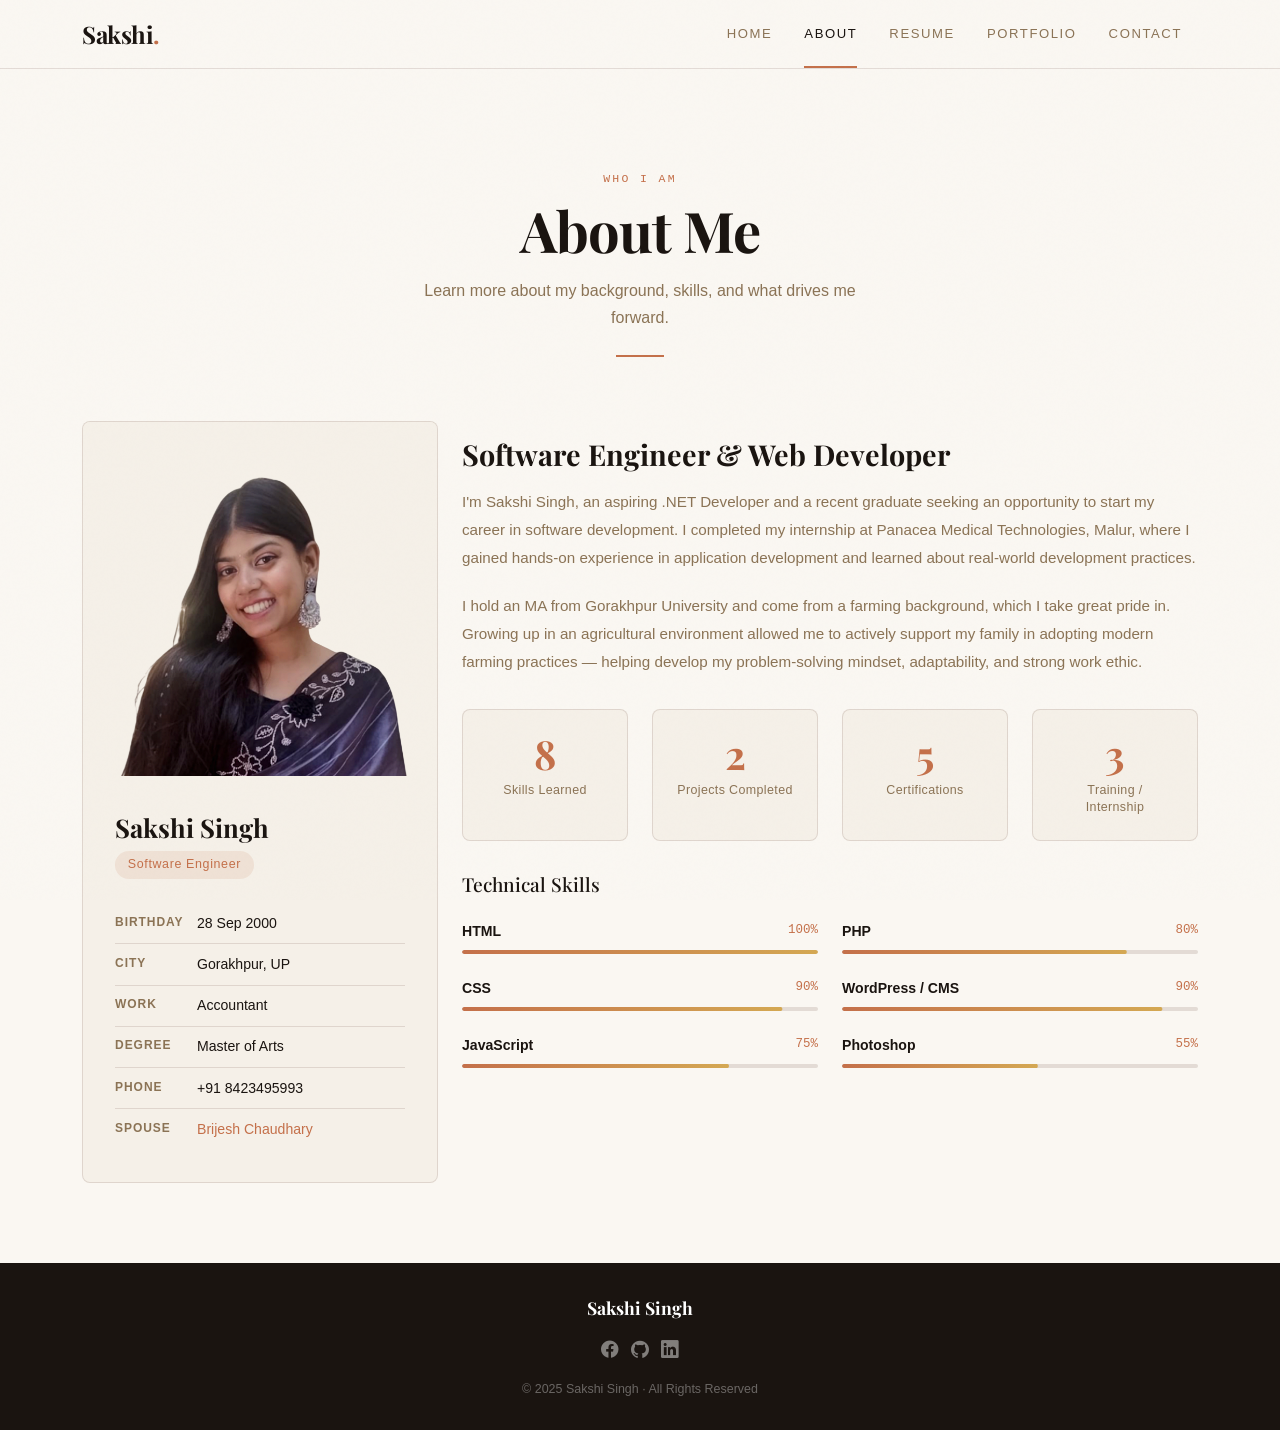
==== commit 200967ad: "Add files via upload" ====
--- a/about.html
+++ b/about.html
@@ -3,7 +3,7 @@
 <head>
   <meta charset="UTF-8">
   <meta name="viewport" content="width=device-width, initial-scale=1.0">
-  <title>Contact — Sakshi Singh</title>
+  <title>About — Sakshi Singh</title>
 
   <!-- Fonts -->
   <link href="https://fonts.googleapis.com/css2?family=Playfair+Display:ital,wght@0,400;0,600;0,700;1,400&family=DM+Sans:wght@300;400;500;600&family=DM+Mono:wght@400;500&display=swap" rel="stylesheet">
@@ -31,144 +31,198 @@
     <div class="collapse navbar-collapse" id="navMenu">
       <ul class="navbar-nav ms-auto align-items-xl-center">
         <li class="nav-item"><a class="nav-link" href="index.html">Home</a></li>
-        <li class="nav-item"><a class="nav-link" href="about.html">About</a></li>
+        <li class="nav-item"><a class="nav-link active" href="about.html">About</a></li>
         <li class="nav-item"><a class="nav-link" href="resume.html">Resume</a></li>
         <li class="nav-item"><a class="nav-link" href="portfolio.html">Portfolio</a></li>
-        <li class="nav-item"><a class="nav-link active" href="contact.html">Contact</a></li>
+        <li class="nav-item"><a class="nav-link" href="contact.html">Contact</a></li>
       </ul>
     </div>
   </div>
 </nav>
 
-<!-- CONTACT -->
-<div id="contact" class="page active">
-  <div class="contact-wrap">
+<!-- ABOUT -->
+<div id="about" class="page active">
+  <div class="about-wrap">
     <div class="container">
 
-      <!-- HEADER -->
+      <!-- SECTION HEADER -->
       <div class="section-header">
-        <span class="section-label">Say Hello</span>
-        <h2 class="section-title">Get In Touch</h2>
+        <span class="section-label">Who I Am</span>
+        <h2 class="section-title">About Me</h2>
         <p class="section-sub">
-          Feel free to reach out for opportunities, collaborations, or any inquiries.
+          Learn more about my background, skills, and what drives me forward.
         </p>
         <div class="section-line"></div>
       </div>
 
       <div class="row gy-4">
 
-        <!-- LEFT -->
-        <div class="col-lg-5">
-          <div class="contact-info-card">
-
-            <h3 class="contact-info-title">Let's Connect</h3>
-            <p class="contact-info-sub">
-              I'm open to full-time opportunities, internships, and freelance projects. Don't hesitate to reach out!
-            </p>
-
-            <div class="contact-detail">
-              <div class="contact-icon"><i class="bi bi-geo-alt-fill"></i></div>
-              <div>
-                <div class="contact-detail-label">Address</div>
-                <div class="contact-detail-val">
-                  T2-205 Kohinoor Coral, Hinjewadi Phase 3,<br>
-                  Pune, Maharashtra 411057
-                </div>
-              </div>
-            </div>
-
-            <div class="contact-detail">
-              <div class="contact-icon"><i class="bi bi-telephone-fill"></i></div>
-              <div>
-                <div class="contact-detail-label">Phone</div>
-                <div class="contact-detail-val">+91 8423495993</div>
-              </div>
-            </div>
-
-            <div class="contact-detail">
-              <div class="contact-icon"><i class="bi bi-envelope-fill"></i></div>
-              <div>
-                <div class="contact-detail-label">Email</div>
-                <div class="contact-detail-val">chaudharybrijesh13@gmail.com</div>
-              </div>
-            </div>
-
-            <!-- SOCIAL -->
-            <div class="contact-socials">
-              <a href="https://www.facebook.com/brijeshchaudhary13/" target="_blank" class="social-btn">
-                <i class="bi bi-facebook"></i>
-              </a>
-              <a href="https://github.com/brijeshchaudhary13" target="_blank" class="social-btn">
-                <i class="bi bi-github"></i>
-              </a>
-              <a href="https://www.linkedin.com/in/brijeshchaudhary13/" target="_blank" class="social-btn">
-                <i class="bi bi-linkedin"></i>
-              </a>
-            </div>
-
-            <!-- MAP -->
-            <div class="map-embed">
-              <iframe src="https://www.google.com/maps/embed?pb=!1m18!1m12!1m3!1d3781.6657696138495!2d73.68004627488715!3d18.589101182517766!2m3!1f0!2f0!3f0!3m2!1i1024!2i768!4f13.1!3m3!1m2!1s0x3bc2bbf820e8b74f%3A0xcebbd7df0cc1e70!2sKohinoor%20Coral%20Hinjawadi!5e0!3m2!1sen!2sin!4v1773560040699!5m2!1sen!2sin"
-                allowfullscreen="" loading="lazy"></iframe>
+        <!-- LEFT CARD -->
+        <div class="col-lg-4">
+          <div class="about-card">
+
+            <div class="about-photo-area">
+              <img src="./img/profile-img.png" alt="Sakshi Singh" class="about-avatar-img">
+            </div>
+
+            <div class="about-info">
+              <div class="about-name">Sakshi Singh</div>
+              <span class="about-role-badge">Software Engineer</span>
+
+              <div class="about-detail-row">
+                <span class="about-detail-key">Birthday</span>
+                <span class="about-detail-val">28 Sep 2000</span>
+              </div>
+
+              <div class="about-detail-row">
+                <span class="about-detail-key">City</span>
+                <span class="about-detail-val">Gorakhpur, UP</span>
+              </div>
+
+              <div class="about-detail-row">
+                <span class="about-detail-key">Work</span>
+                <span class="about-detail-val">Accountant</span>
+              </div>
+
+              <div class="about-detail-row">
+                <span class="about-detail-key">Degree</span>
+                <span class="about-detail-val">Master of Arts</span>
+              </div>
+
+              <div class="about-detail-row">
+                <span class="about-detail-key">Phone</span>
+                <span class="about-detail-val">+91 8423495993</span>
+              </div>
+
+              <div class="about-detail-row">
+                <span class="about-detail-key">Spouse</span>
+                <span class="about-detail-val">
+                  <a href="https://brijeshchaudhary13.github.io/brijesh-portfolio/" target="_blank" style="color:var(--terracotta);text-decoration:none;">
+                    Brijesh Chaudhary
+                  </a>
+                </span>
+              </div>
             </div>
 
           </div>
         </div>
 
-        <!-- RIGHT -->
-        <div class="col-lg-7">
-          <div class="contact-form-card">
-
-            <!-- FORM -->
-            <div id="formArea">
-              <h4 style="font-family:'Playfair Display',serif;font-size:1.4rem;color:var(--ink);margin-bottom:0.5rem;">
-                Send a Message
-              </h4>
-
-              <p style="font-size:0.88rem;color:var(--muted);margin-bottom:2rem;">
-                Fill out the form below and I'll get back to you as soon as possible.
-              </p>
-
-              <div class="row g-3">
-                <div class="col-md-6">
-                  <label class="form-label-custom">Your Name</label>
-                  <input type="text" class="form-control-custom" id="cName" placeholder="Sakshi Singh">
-                </div>
-
-                <div class="col-md-6">
-                  <label class="form-label-custom">Your Email</label>
-                  <input type="email" class="form-control-custom" id="cEmail" placeholder="hello@example.com">
-                </div>
-
-                <div class="col-12">
-                  <label class="form-label-custom">Subject</label>
-                  <input type="text" class="form-control-custom" id="cSubject" placeholder="Opportunity / Collaboration">
-                </div>
-
-                <div class="col-12">
-                  <label class="form-label-custom">Message</label>
-                  <textarea class="form-control-custom" id="cMessage" placeholder="Write your message..."></textarea>
-                </div>
-
-                <div class="col-12">
-                  <button class="btn-primary-custom w-100" onclick="submitForm()">
-                    <i class="bi bi-send-fill"></i> Send Message
-                  </button>
-                </div>
-              </div>
-            </div>
-
-            <!-- SUCCESS -->
-            <div class="form-success" id="formSuccess">
-              <i class="bi bi-check-circle-fill"></i>
-              <h5 style="font-family:'Playfair Display',serif;font-size:1.3rem;color:var(--ink);margin-bottom:0.5rem;">
-                Message Sent!
-              </h5>
-              <p>Thank you for reaching out. I'll get back to you shortly.</p>
-
-              <button class="btn-outline-custom mt-3" onclick="resetForm()">
-                Send Another
-              </button>
+        <!-- RIGHT CONTENT -->
+        <div class="col-lg-8">
+          <div class="about-main">
+
+            <h3 class="about-heading">
+              Software Engineer &amp; Web Developer
+            </h3>
+
+            <p class="about-text">
+              I'm Sakshi Singh, an aspiring .NET Developer and a recent graduate seeking an opportunity to start my career in software development. I completed my internship at Panacea Medical Technologies, Malur, where I gained hands-on experience in application development and learned about real-world development practices.
+            </p>
+
+            <p class="about-text">
+              I hold an MA from Gorakhpur University and come from a farming background, which I take great pride in. Growing up in an agricultural environment allowed me to actively support my family in adopting modern farming practices — helping develop my problem-solving mindset, adaptability, and strong work ethic.
+            </p>
+
+            <!-- STATS -->
+            <div class="stats-row">
+              <div class="stat-box">
+                <div class="stat-number">8</div>
+                <div class="stat-label">Skills Learned</div>
+              </div>
+
+              <div class="stat-box">
+                <div class="stat-number">2</div>
+                <div class="stat-label">Projects Completed</div>
+              </div>
+
+              <div class="stat-box">
+                <div class="stat-number">5</div>
+                <div class="stat-label">Certifications</div>
+              </div>
+
+              <div class="stat-box">
+                <div class="stat-number">3</div>
+                <div class="stat-label">Training / Internship</div>
+              </div>
+            </div>
+
+            <!-- SKILLS -->
+            <h4 style="font-family:'Playfair Display',serif;font-size:1.2rem;margin-bottom:1.5rem;color:var(--ink);">
+              Technical Skills
+            </h4>
+
+            <div class="row">
+
+              <!-- LEFT SKILLS -->
+              <div class="col-md-6">
+
+                <div class="skill-item">
+                  <div class="skill-header">
+                    <span class="skill-name">HTML</span>
+                    <span class="skill-pct">100%</span>
+                  </div>
+                  <div class="skill-bar">
+                    <div class="skill-fill" style="transform: scaleX(1);"></div>
+                  </div>
+                </div>
+
+                <div class="skill-item">
+                  <div class="skill-header">
+                    <span class="skill-name">CSS</span>
+                    <span class="skill-pct">90%</span>
+                  </div>
+                  <div class="skill-bar">
+                    <div class="skill-fill" style="transform: scaleX(0.9);"></div>
+                  </div>
+                </div>
+
+                <div class="skill-item">
+                  <div class="skill-header">
+                    <span class="skill-name">JavaScript</span>
+                    <span class="skill-pct">75%</span>
+                  </div>
+                  <div class="skill-bar">
+                    <div class="skill-fill" style="transform: scaleX(0.75);"></div>
+                  </div>
+                </div>
+
+              </div>
+
+              <!-- RIGHT SKILLS -->
+              <div class="col-md-6">
+
+                <div class="skill-item">
+                  <div class="skill-header">
+                    <span class="skill-name">PHP</span>
+                    <span class="skill-pct">80%</span>
+                  </div>
+                  <div class="skill-bar">
+                    <div class="skill-fill" style="transform: scaleX(0.8);"></div>
+                  </div>
+                </div>
+
+                <div class="skill-item">
+                  <div class="skill-header">
+                    <span class="skill-name">WordPress / CMS</span>
+                    <span class="skill-pct">90%</span>
+                  </div>
+                  <div class="skill-bar">
+                    <div class="skill-fill" style="transform: scaleX(0.9);"></div>
+                  </div>
+                </div>
+
+                <div class="skill-item">
+                  <div class="skill-header">
+                    <span class="skill-name">Photoshop</span>
+                    <span class="skill-pct">55%</span>
+                  </div>
+                  <div class="skill-bar">
+                    <div class="skill-fill" style="transform: scaleX(0.55);"></div>
+                  </div>
+                </div>
+
+              </div>
+
             </div>
 
           </div>
@@ -184,9 +238,15 @@
       <div class="footer-name">Sakshi Singh</div>
 
       <div class="footer-social">
-        <a href="#"><i class="bi bi-facebook"></i></a>
-        <a href="#"><i class="bi bi-github"></i></a>
-        <a href="#"><i class="bi bi-linkedin"></i></a>
+        <a href="https://www.facebook.com/brijeshchaudhary13/" target="_blank">
+          <i class="bi bi-facebook"></i>
+        </a>
+        <a href="https://github.com/brijeshchaudhary13" target="_blank">
+          <i class="bi bi-github"></i>
+        </a>
+        <a href="https://www.linkedin.com/in/brijeshchaudhary13/" target="_blank">
+          <i class="bi bi-linkedin"></i>
+        </a>
       </div>
 
       <div class="footer-credits">
@@ -196,21 +256,8 @@
   </footer>
 </div>
 
-<!-- JS -->
-<script>
-function submitForm(){
-  document.getElementById('formArea').style.display='none';
-  document.getElementById('formSuccess').style.display='block';
-}
-
-function resetForm(){
-  document.getElementById('formArea').style.display='block';
-  document.getElementById('formSuccess').style.display='none';
-}
-</script>
-
-<!-- Bootstrap -->
+<!-- Bootstrap JS -->
 <script src="https://cdn.jsdelivr.net/npm/bootstrap@5.3.3/dist/js/bootstrap.bundle.min.js"></script>
 
 </body>
-</html>
+</html>
--- a/style.css
+++ b/style.css
@@ -0,0 +1,1048 @@
+:root {
+  --cream: #FAF7F2;
+  --warm-white: #F5F0E8;
+  --ink: #1A1410;
+  --brown: #5C3D2E;
+  --terracotta: #C4704A;
+  --gold: #D4A853;
+  --muted: #8B7355;
+  --border: rgba(92,61,46,0.15);
+  --shadow: rgba(26,20,16,0.08);
+}
+
+*, *::before, *::after { box-sizing: border-box; margin: 0; padding: 0; }
+
+html { scroll-behavior: smooth; }
+
+body {
+  font-family: 'DM Sans', sans-serif;
+  background: var(--cream);
+  color: var(--ink);
+  overflow-x: hidden;
+}
+
+/* ── NOISE TEXTURE ── */
+body::before {
+  content: '';
+  position: fixed;
+  inset: 0;
+  background-image: url("data:image/svg+xml,%3Csvg viewBox='0 0 256 256' xmlns='http://www.w3.org/2000/svg'%3E%3Cfilter id='noise'%3E%3CfeTurbulence type='fractalNoise' baseFrequency='0.9' numOctaves='4' stitchTiles='stitch'/%3E%3C/filter%3E%3Crect width='100%25' height='100%25' filter='url(%23noise)' opacity='0.03'/%3E%3C/svg%3E");
+  pointer-events: none;
+  z-index: 9999;
+  opacity: 0.4;
+}
+
+/* ── NAVBAR ── */
+.navbar {
+  background: rgba(250,247,242,0.92);
+  backdrop-filter: blur(16px);
+  border-bottom: 1px solid var(--border);
+  padding: 0;
+  position: sticky;
+  top: 0;
+  z-index: 1000;
+}
+.navbar-brand {
+  font-family: 'Playfair Display', serif;
+  font-size: 1.5rem;
+  font-weight: 700;
+  color: var(--ink) !important;
+  letter-spacing: -0.02em;
+  padding: 1rem 0;
+}
+.navbar-brand span { color: var(--terracotta); }
+.nav-link {
+  font-size: 0.82rem;
+  font-weight: 500;
+  letter-spacing: 0.12em;
+  text-transform: uppercase;
+  color: var(--muted) !important;
+  padding: 1.5rem 1rem !important;
+  transition: color 0.2s;
+  position: relative;
+}
+.nav-link::after {
+  content: '';
+  position: absolute;
+  bottom: 0;
+  left: 1rem;
+  right: 1rem;
+  height: 2px;
+  background: var(--terracotta);
+  transform: scaleX(0);
+  transition: transform 0.25s;
+}
+.nav-link:hover, .nav-link.active { color: var(--ink) !important; }
+.nav-link:hover::after, .nav-link.active::after { transform: scaleX(1); }
+.navbar-toggler { border: 1px solid var(--border); padding: 0.4rem 0.6rem; }
+.navbar-toggler:focus { box-shadow: none; }
+
+/* ── PAGES ── */
+.page { display: none; min-height: 100vh; }
+.page.active { display: block; }
+
+/* ── SECTION HEADER ── */
+.section-header {
+  text-align: center;
+  margin-bottom: 4rem;
+  padding-top: 4rem;
+}
+.section-label {
+  display: inline-block;
+  font-family: 'DM Mono', monospace;
+  font-size: 0.72rem;
+  letter-spacing: 0.2em;
+  color: var(--terracotta);
+  text-transform: uppercase;
+  margin-bottom: 0.75rem;
+}
+.section-title {
+  font-family: 'Playfair Display', serif;
+  font-size: clamp(2.2rem, 5vw, 3.5rem);
+  font-weight: 700;
+  line-height: 1.1;
+  color: var(--ink);
+  letter-spacing: -0.02em;
+}
+.section-sub {
+  font-size: 1rem;
+  color: var(--muted);
+  margin-top: 1rem;
+  max-width: 480px;
+  margin-left: auto;
+  margin-right: auto;
+  line-height: 1.7;
+}
+.section-line {
+  width: 48px;
+  height: 2px;
+  background: var(--terracotta);
+  margin: 1.5rem auto 0;
+}
+
+/* ═══════════════════════════
+   HOME PAGE
+═══════════════════════════ */
+#home {
+  min-height: 100vh;
+  display: flex;
+  flex-direction: column;
+}
+.hero {
+  flex: 1;
+  display: flex;
+  align-items: center;
+  position: relative;
+  padding: 6rem 0 4rem;
+  overflow: hidden;
+}
+.hero-bg-circle {
+  position: absolute;
+  border-radius: 50%;
+  background: radial-gradient(circle, rgba(196,112,74,0.08) 0%, transparent 70%);
+}
+.hero-bg-circle.c1 { width: 600px; height: 600px; top: -100px; right: -150px; }
+.hero-bg-circle.c2 { width: 400px; height: 400px; bottom: -100px; left: -100px; background: radial-gradient(circle, rgba(212,168,83,0.06) 0%, transparent 70%); }
+.hero-grid-line {
+  position: absolute;
+  background: var(--border);
+}
+.hero-grid-line.v { width: 1px; top: 0; bottom: 0; }
+.hero-grid-line.h { height: 1px; left: 0; right: 0; }
+.hero-grid-line.l1 { left: 33.33%; }
+.hero-grid-line.l2 { left: 66.66%; }
+.hero-grid-line.t1 { top: 33%; }
+.hero-grid-line.t2 { top: 66%; }
+.hero-img {
+  width: 100%;
+  height: 100%;
+  object-fit: cover;
+  border-radius: 4px;
+}
+.hero-tag {
+  display: inline-flex;
+  align-items: center;
+  gap: 0.5rem;
+  background: var(--warm-white);
+  border: 1px solid var(--border);
+  border-radius: 100px;
+  padding: 0.4rem 1rem;
+  font-family: 'DM Mono', monospace;
+  font-size: 0.72rem;
+  letter-spacing: 0.1em;
+  color: var(--terracotta);
+  margin-bottom: 1.5rem;
+  animation: fadeSlideUp 0.6s ease both;
+}
+.hero-tag::before {
+  content: '';
+  width: 6px; height: 6px;
+  background: var(--terracotta);
+  border-radius: 50%;
+  animation: pulse 2s infinite;
+}
+@keyframes pulse {
+  0%, 100% { opacity: 1; transform: scale(1); }
+  50% { opacity: 0.5; transform: scale(0.8); }
+}
+
+.hero-name {
+  font-family: 'Playfair Display', serif;
+  font-size: clamp(3rem, 8vw, 6.5rem);
+  font-weight: 700;
+  line-height: 1;
+  letter-spacing: -0.03em;
+  color: var(--ink);
+  animation: fadeSlideUp 0.6s 0.1s ease both;
+}
+.hero-name .outline {
+  -webkit-text-stroke: 1.5px var(--ink);
+  color: transparent;
+  display: block;
+}
+.hero-role {
+  font-size: clamp(1rem, 2vw, 1.2rem);
+  color: var(--muted);
+  font-weight: 400;
+  letter-spacing: 0.02em;
+  margin: 1.5rem 0;
+  animation: fadeSlideUp 0.6s 0.2s ease both;
+}
+.hero-desc {
+  font-size: 1rem;
+  color: var(--muted);
+  line-height: 1.8;
+  max-width: 440px;
+  animation: fadeSlideUp 0.6s 0.3s ease both;
+}
+.hero-ctas {
+  display: flex;
+  gap: 1rem;
+  margin-top: 2.5rem;
+  flex-wrap: wrap;
+  animation: fadeSlideUp 0.6s 0.4s ease both;
+}
+.btn-primary-custom {
+  background: var(--ink);
+  color: var(--cream);
+  border: none;
+  padding: 0.85rem 2rem;
+  border-radius: 4px;
+  font-size: 0.85rem;
+  font-weight: 500;
+  letter-spacing: 0.05em;
+  text-transform: uppercase;
+  cursor: pointer;
+  transition: all 0.25s;
+  text-decoration: none;
+  display: inline-flex;
+  align-items: center;
+  gap: 0.5rem;
+}
+.btn-primary-custom:hover {
+  background: var(--terracotta);
+  color: white;
+  transform: translateY(-2px);
+  box-shadow: 0 8px 24px rgba(196,112,74,0.3);
+}
+.btn-outline-custom {
+  background: transparent;
+  color: var(--ink);
+  border: 1.5px solid var(--border);
+  padding: 0.85rem 2rem;
+  border-radius: 4px;
+  font-size: 0.85rem;
+  font-weight: 500;
+  letter-spacing: 0.05em;
+  text-transform: uppercase;
+  cursor: pointer;
+  transition: all 0.25s;
+  text-decoration: none;
+  display: inline-flex;
+  align-items: center;
+  gap: 0.5rem;
+}
+.btn-outline-custom:hover {
+  border-color: var(--terracotta);
+  color: var(--terracotta);
+  transform: translateY(-2px);
+}
+
+.hero-image-wrap {
+  position: relative;
+  animation: fadeSlideUp 0.8s 0.2s ease both;
+}
+.hero-image-frame {
+  width: 100%;
+  max-width: 380px;
+  aspect-ratio: 3/4;
+  margin: 0 auto;
+  position: relative;
+}
+.hero-image-frame::before {
+  content: '';
+  position: absolute;
+  inset: -12px;
+  border: 1.5px solid var(--terracotta);
+  border-radius: 4px;
+  z-index: 0;
+  opacity: 0.4;
+}
+.hero-image-frame::after {
+  content: '';
+  position: absolute;
+  inset: 0;
+  background: linear-gradient(135deg, rgba(196,112,74,0.15), rgba(212,168,83,0.1));
+  border-radius: 4px;
+  z-index: 1;
+}
+.hero-image-bg {
+  width: 100%;
+  height: 100%;
+  background: linear-gradient(160deg, #E8D5C4 0%, #D4B896 50%, #C4916A 100%);
+  border-radius: 4px;
+  display: flex;
+  align-items: center;
+  justify-content: center;
+  position: relative;
+  z-index: 2;
+  overflow: hidden;
+}
+.hero-avatar-letter {
+  font-family: 'Playfair Display', serif;
+  font-size: 8rem;
+  font-weight: 700;
+  color: rgba(255,255,255,0.5);
+  user-select: none;
+}
+.hero-badge {
+  position: absolute;
+  background: var(--cream);
+  border: 1px solid var(--border);
+  border-radius: 8px;
+  padding: 0.75rem 1rem;
+  display: flex;
+  align-items: center;
+  gap: 0.6rem;
+  font-size: 0.8rem;
+  font-weight: 500;
+  box-shadow: 0 4px 16px var(--shadow);
+  z-index: 10;
+}
+.hero-badge .badge-icon { font-size: 1.2rem; }
+.hero-badge.b1 { bottom: 2rem; left: -2rem; }
+.hero-badge.b2 { top: 2rem; right: -1.5rem; }
+
+.hero-stats {
+  display: flex;
+  gap: 2rem;
+  margin-top: 3rem;
+  padding-top: 2rem;
+  border-top: 1px solid var(--border);
+  animation: fadeSlideUp 0.6s 0.5s ease both;
+}
+.hero-stat-num {
+  font-family: 'Playfair Display', serif;
+  font-size: 2rem;
+  font-weight: 700;
+  color: var(--ink);
+  line-height: 1;
+}
+.hero-stat-label {
+  font-size: 0.78rem;
+  color: var(--muted);
+  margin-top: 0.25rem;
+  letter-spacing: 0.05em;
+}
+
+@keyframes fadeSlideUp {
+  from { opacity: 0; transform: translateY(20px); }
+  to { opacity: 1; transform: translateY(0); }
+}
+
+/* ═══════════════════════════
+   ABOUT PAGE
+═══════════════════════════ */
+.about-wrap {
+  padding: 2rem 0 5rem;
+}
+.about-card {
+  background: var(--warm-white);
+  border: 1px solid var(--border);
+  border-radius: 8px;
+  overflow: hidden;
+  height: 100%;
+}
+.about-photo-area {
+  background: linear-gradient(160deg, #E8D5C4, #C4916A);
+  aspect-ratio: 1;
+  display: flex;
+  align-items: center;
+  justify-content: center;
+}
+.about-avatar-letter {
+  font-family: 'Playfair Display', serif;
+  font-size: 5rem;
+  color: rgba(255,255,255,0.55);
+  font-weight: 700;
+}
+.about-info { padding: 2rem; }
+.about-name {
+  font-family: 'Playfair Display', serif;
+  font-size: 1.6rem;
+  font-weight: 700;
+  color: var(--ink);
+  margin-bottom: 0.25rem;
+}
+.about-role-badge {
+  display: inline-block;
+  background: rgba(196,112,74,0.12);
+  color: var(--terracotta);
+  font-size: 0.78rem;
+  font-weight: 500;
+  padding: 0.3rem 0.8rem;
+  border-radius: 100px;
+  margin-bottom: 1.5rem;
+  letter-spacing: 0.05em;
+}
+.about-detail-row {
+  display: flex;
+  align-items: flex-start;
+  gap: 0.75rem;
+  padding: 0.6rem 0;
+  border-bottom: 1px solid var(--border);
+}
+.about-detail-row:last-child { border-bottom: none; }
+.about-detail-key {
+  font-size: 0.75rem;
+  font-weight: 600;
+  letter-spacing: 0.08em;
+  text-transform: uppercase;
+  color: var(--muted);
+  min-width: 70px;
+}
+.about-detail-val {
+  font-size: 0.88rem;
+  color: var(--ink);
+}
+.about-main { padding: 1rem 0; }
+.about-heading {
+  font-family: 'Playfair Display', serif;
+  font-size: 1.8rem;
+  font-weight: 700;
+  color: var(--ink);
+  margin-bottom: 1rem;
+}
+.about-text {
+  font-size: 0.95rem;
+  color: var(--muted);
+  line-height: 1.85;
+  margin-bottom: 1.25rem;
+}
+
+/* Skills */
+.skill-item { margin-bottom: 1.5rem; }
+.skill-header {
+  display: flex;
+  justify-content: space-between;
+  margin-bottom: 0.5rem;
+}
+.skill-name { font-size: 0.88rem; font-weight: 600; color: var(--ink); }
+.skill-pct {
+  font-family: 'DM Mono', monospace;
+  font-size: 0.78rem;
+  color: var(--terracotta);
+}
+.skill-bar {
+  height: 4px;
+  background: var(--border);
+  border-radius: 100px;
+  overflow: hidden;
+}
+.skill-fill {
+  height: 100%;
+  background: linear-gradient(90deg, var(--terracotta), var(--gold));
+  border-radius: 100px;
+  transform: scaleX(0);
+  transform-origin: left;
+  transition: transform 1s cubic-bezier(0.4,0,0.2,1);
+}
+.skill-fill.animated { transform: scaleX(1); }
+
+/* Stats */
+.stats-row {
+  display: flex;
+  gap: 1.5rem;
+  flex-wrap: wrap;
+  margin: 2rem 0;
+}
+.stat-box {
+  flex: 1;
+  min-width: 130px;
+  background: var(--warm-white);
+  border: 1px solid var(--border);
+  border-radius: 8px;
+  padding: 1.5rem;
+  text-align: center;
+}
+.stat-number {
+  font-family: 'Playfair Display', serif;
+  font-size: 2.5rem;
+  font-weight: 700;
+  color: var(--terracotta);
+  line-height: 1;
+}
+.stat-label {
+  font-size: 0.78rem;
+  color: var(--muted);
+  margin-top: 0.5rem;
+  line-height: 1.4;
+  letter-spacing: 0.03em;
+}
+
+/* ═══════════════════════════
+   RESUME PAGE
+═══════════════════════════ */
+.resume-wrap { padding: 2rem 0 5rem; }
+.resume-col-title {
+  font-family: 'Playfair Display', serif;
+  font-size: 1.4rem;
+  font-weight: 700;
+  color: var(--ink);
+  margin-bottom: 2rem;
+  padding-bottom: 0.75rem;
+  border-bottom: 2px solid var(--terracotta);
+  display: flex;
+  align-items: center;
+  gap: 0.6rem;
+}
+.timeline-item {
+  position: relative;
+  padding: 0 0 2.5rem 2rem;
+}
+.timeline-item::before {
+  content: '';
+  position: absolute;
+  left: 0;
+  top: 6px;
+  width: 10px; height: 10px;
+  border-radius: 50%;
+  background: var(--terracotta);
+  border: 2px solid var(--cream);
+  box-shadow: 0 0 0 3px rgba(196,112,74,0.25);
+}
+.timeline-item::after {
+  content: '';
+  position: absolute;
+  left: 4px;
+  top: 22px;
+  bottom: 0;
+  width: 1px;
+  background: var(--border);
+}
+.timeline-item:last-child::after { display: none; }
+.timeline-year {
+  display: inline-block;
+  font-family: 'DM Mono', monospace;
+  font-size: 0.72rem;
+  letter-spacing: 0.1em;
+  color: var(--terracotta);
+  background: rgba(196,112,74,0.1);
+  padding: 0.2rem 0.7rem;
+  border-radius: 100px;
+  margin-bottom: 0.5rem;
+}
+.timeline-title {
+  font-family: 'Playfair Display', serif;
+  font-size: 1.05rem;
+  font-weight: 700;
+  color: var(--ink);
+  margin-bottom: 0.2rem;
+}
+.timeline-place {
+  font-size: 0.82rem;
+  color: var(--terracotta);
+  font-style: italic;
+  margin-bottom: 0.5rem;
+}
+.timeline-desc {
+  font-size: 0.88rem;
+  color: var(--muted);
+  line-height: 1.7;
+}
+.timeline-list {
+  list-style: none;
+  padding: 0;
+  margin: 0.5rem 0 0;
+}
+.timeline-list li {
+  font-size: 0.85rem;
+  color: var(--muted);
+  padding: 0.25rem 0;
+  display: flex;
+  gap: 0.5rem;
+}
+.timeline-list li::before { content: '→'; color: var(--terracotta); flex-shrink: 0; }
+
+.summary-card {
+  background: linear-gradient(135deg, var(--warm-white), #EDE5D8);
+  border: 1px solid var(--border);
+  border-radius: 8px;
+  padding: 1.75rem;
+  margin-bottom: 2rem;
+}
+.summary-name {
+  font-family: 'Playfair Display', serif;
+  font-size: 1.3rem;
+  font-weight: 700;
+  color: var(--ink);
+  margin-bottom: 0.75rem;
+}
+.summary-text {
+  font-size: 0.88rem;
+  color: var(--muted);
+  line-height: 1.8;
+  font-style: italic;
+  margin-bottom: 1rem;
+}
+.summary-contact span {
+  display: flex;
+  align-items: center;
+  gap: 0.4rem;
+  font-size: 0.82rem;
+  color: var(--muted);
+  margin-bottom: 0.3rem;
+}
+.summary-contact i { color: var(--terracotta); font-size: 0.85rem; }
+
+/* ═══════════════════════════
+   PORTFOLIO PAGE
+═══════════════════════════ */
+.portfolio-wrap { padding: 2rem 0 5rem; }
+.filter-btns {
+  display: flex;
+  gap: 0.5rem;
+  justify-content: center;
+  margin-bottom: 3rem;
+  flex-wrap: wrap;
+}
+.filter-btn {
+  font-size: 0.78rem;
+  font-weight: 500;
+  letter-spacing: 0.1em;
+  text-transform: uppercase;
+  padding: 0.5rem 1.25rem;
+  border-radius: 100px;
+  border: 1.5px solid var(--border);
+  background: transparent;
+  color: var(--muted);
+  cursor: pointer;
+  transition: all 0.2s;
+}
+.filter-btn.active, .filter-btn:hover {
+  background: var(--ink);
+  color: var(--cream);
+  border-color: var(--ink);
+}
+.portfolio-grid { display: flex; flex-wrap: wrap; gap: 1.25rem; }
+.portfolio-item {
+  flex: 1 1 300px;
+  max-width: calc(33.333% - 1rem);
+  position: relative;
+  border-radius: 6px;
+  overflow: hidden;
+  cursor: pointer;
+  transition: all 0.35s;
+}
+.portfolio-item:hover { transform: translateY(-6px); box-shadow: 0 20px 48px var(--shadow); }
+.portfolio-thumb {
+  width: 100%;
+  aspect-ratio: 4/3;
+  display: flex;
+  align-items: center;
+  justify-content: center;
+  font-family: 'Playfair Display', serif;
+  font-size: 3rem;
+  font-weight: 700;
+  color: rgba(255,255,255,0.5);
+  position: relative;
+}
+.portfolio-thumb.t1 { background: linear-gradient(135deg, #C4704A, #D4A853); }
+.portfolio-thumb.t2 { background: linear-gradient(135deg, #5C3D2E, #8B7355); }
+.portfolio-thumb.t3 { background: linear-gradient(135deg, #4A6C7A, #6B9FAE); }
+.portfolio-thumb.t4 { background: linear-gradient(135deg, #7A4A6C, #AE6B9F); }
+.portfolio-thumb.t5 { background: linear-gradient(135deg, #3D5C2E, #6B8B55); }
+.portfolio-thumb.t6 { background: linear-gradient(135deg, #2E3D5C, #556B8B); }
+.portfolio-overlay {
+  position: absolute;
+  inset: 0;
+  background: rgba(26,20,16,0.75);
+  display: flex;
+  flex-direction: column;
+  align-items: center;
+  justify-content: center;
+  opacity: 0;
+  transition: opacity 0.3s;
+  gap: 0.5rem;
+}
+.portfolio-item:hover .portfolio-overlay { opacity: 1; }
+.portfolio-overlay-title {
+  font-family: 'Playfair Display', serif;
+  font-size: 1.1rem;
+  font-weight: 700;
+  color: white;
+}
+.portfolio-overlay-cat {
+  font-size: 0.75rem;
+  color: var(--gold);
+  letter-spacing: 0.1em;
+  text-transform: uppercase;
+}
+.portfolio-overlay-btn {
+  margin-top: 0.5rem;
+  border: 1.5px solid rgba(255,255,255,0.4);
+  color: white;
+  padding: 0.4rem 1.2rem;
+  border-radius: 100px;
+  font-size: 0.75rem;
+  letter-spacing: 0.1em;
+  text-transform: uppercase;
+  background: transparent;
+  cursor: pointer;
+  transition: all 0.2s;
+}
+.portfolio-overlay-btn:hover { background: var(--terracotta); border-color: var(--terracotta); }
+.portfolio-info-bar {
+  padding: 1rem;
+  background: var(--warm-white);
+  border-top: 1px solid var(--border);
+}
+.portfolio-item-title { font-weight: 600; font-size: 0.9rem; color: var(--ink); }
+.portfolio-item-cat { font-size: 0.75rem; color: var(--muted); }
+
+/* Modal */
+.modal-backdrop-custom {
+  position: fixed;
+  inset: 0;
+  background: rgba(26,20,16,0.8);
+  backdrop-filter: blur(8px);
+  z-index: 2000;
+  display: none;
+  align-items: center;
+  justify-content: center;
+}
+.modal-backdrop-custom.open { display: flex; }
+.modal-card {
+  background: var(--cream);
+  border-radius: 8px;
+  max-width: 640px;
+  width: 90%;
+  overflow: hidden;
+  position: relative;
+  animation: modalIn 0.3s ease;
+}
+@keyframes modalIn {
+  from { opacity: 0; transform: scale(0.92) translateY(20px); }
+  to { opacity: 1; transform: scale(1) translateY(0); }
+}
+.modal-close {
+  position: absolute;
+  top: 1rem; right: 1rem;
+  background: rgba(26,20,16,0.6);
+  color: white;
+  border: none;
+  border-radius: 50%;
+  width: 36px; height: 36px;
+  cursor: pointer;
+  font-size: 1.2rem;
+  display: flex;
+  align-items: center;
+  justify-content: center;
+  z-index: 10;
+  transition: background 0.2s;
+}
+.about-photo-area { 
+/* We keep the aspect-ratio to ensure it stays a square/circle */
+aspect-ratio: 1; 
+display: flex; 
+align-items: center; 
+justify-content: center; 
+overflow: hidden; /* Important: keeps the image inside the border radius */
+/* Optional: You can remove the background gradient now that an image is there, 
+ or keep it as a fallback while the image loads. */
+background: var(--warm-white); 
+}
+
+/* New style for the image */
+.about-avatar-img {
+  width: 100%;
+  height: 100%;
+  object-fit: cover;
+  object-position: top center;
+}
+
+/* You can remove .about-avatar-letter as it's no longer used */
+.modal-close:hover { background: var(--terracotta); }
+.modal-thumb {
+  width: 100%;
+  aspect-ratio: 16/9;
+  display: flex;
+  align-items: center;
+  justify-content: center;
+  font-family: 'Playfair Display', serif;
+  font-size: 5rem;
+  color: rgba(255,255,255,0.4);
+}
+.modal-body-content { padding: 2rem; }
+.modal-cat-tag {
+  display: inline-block;
+  font-size: 0.72rem;
+  letter-spacing: 0.12em;
+  text-transform: uppercase;
+  color: var(--terracotta);
+  background: rgba(196,112,74,0.1);
+  padding: 0.25rem 0.75rem;
+  border-radius: 100px;
+  margin-bottom: 0.75rem;
+}
+.modal-proj-title {
+  font-family: 'Playfair Display', serif;
+  font-size: 1.5rem;
+  font-weight: 700;
+  color: var(--ink);
+  margin-bottom: 1rem;
+}
+.modal-proj-desc {
+  font-size: 0.9rem;
+  color: var(--muted);
+  line-height: 1.8;
+  margin-bottom: 1.25rem;
+}
+.modal-meta { display: flex; flex-wrap: wrap; gap: 1rem; }
+.modal-meta-item { font-size: 0.8rem; color: var(--muted); }
+.modal-meta-item strong { color: var(--ink); display: block; font-size: 0.75rem; letter-spacing: 0.08em; text-transform: uppercase; }
+
+/* ═══════════════════════════
+   CONTACT PAGE
+═══════════════════════════ */
+.contact-wrap { padding: 2rem 0 5rem; }
+.contact-info-card {
+  background: linear-gradient(160deg, var(--ink) 0%, #2D1F16 100%);
+  border-radius: 8px;
+  padding: 2.5rem;
+  height: 100%;
+  position: relative;
+  overflow: hidden;
+}
+.contact-info-card::before {
+  content: '';
+  position: absolute;
+  width: 300px; height: 300px;
+  border-radius: 50%;
+  background: radial-gradient(circle, rgba(196,112,74,0.2), transparent);
+  top: -100px; right: -100px;
+}
+.contact-info-title {
+  font-family: 'Playfair Display', serif;
+  font-size: 1.6rem;
+  font-weight: 700;
+  color: white;
+  margin-bottom: 0.5rem;
+  position: relative;
+}
+.contact-info-sub {
+  font-size: 0.88rem;
+  color: rgba(255,255,255,0.55);
+  line-height: 1.7;
+  margin-bottom: 2.5rem;
+  position: relative;
+}
+.contact-detail {
+  display: flex;
+  align-items: flex-start;
+  gap: 1rem;
+  margin-bottom: 1.75rem;
+  position: relative;
+}
+.contact-icon {
+  width: 44px; height: 44px;
+  background: rgba(196,112,74,0.2);
+  border-radius: 6px;
+  display: flex;
+  align-items: center;
+  justify-content: center;
+  font-size: 1.1rem;
+  color: var(--gold);
+  flex-shrink: 0;
+}
+.contact-detail-label {
+  font-size: 0.72rem;
+  letter-spacing: 0.1em;
+  text-transform: uppercase;
+  color: rgba(255,255,255,0.4);
+  margin-bottom: 0.25rem;
+}
+.contact-detail-val {
+  font-size: 0.9rem;
+  color: white;
+  font-weight: 400;
+}
+.contact-socials {
+  display: flex;
+  gap: 0.75rem;
+  margin-top: 2rem;
+  position: relative;
+}
+.social-btn {
+  width: 40px; height: 40px;
+  background: rgba(255,255,255,0.1);
+  border: 1px solid rgba(255,255,255,0.15);
+  border-radius: 6px;
+  display: flex;
+  align-items: center;
+  justify-content: center;
+  color: white;
+  font-size: 1rem;
+  text-decoration: none;
+  transition: all 0.2s;
+}
+.social-btn:hover {
+  background: var(--terracotta);
+  border-color: var(--terracotta);
+  color: white;
+  transform: translateY(-2px);
+}
+
+.contact-form-card {
+  background: var(--warm-white);
+  border: 1px solid var(--border);
+  border-radius: 8px;
+  padding: 2.5rem;
+}
+.form-label-custom {
+  font-size: 0.75rem;
+  font-weight: 600;
+  letter-spacing: 0.1em;
+  text-transform: uppercase;
+  color: var(--muted);
+  margin-bottom: 0.5rem;
+  display: block;
+}
+.form-control-custom {
+  width: 100%;
+  padding: 0.85rem 1rem;
+  background: var(--cream);
+  border: 1.5px solid var(--border);
+  border-radius: 4px;
+  font-family: 'DM Sans', sans-serif;
+  font-size: 0.9rem;
+  color: var(--ink);
+  outline: none;
+  transition: border-color 0.2s;
+  margin-bottom: 1.25rem;
+}
+.form-control-custom:focus {
+  border-color: var(--terracotta);
+  box-shadow: 0 0 0 3px rgba(196,112,74,0.1);
+}
+textarea.form-control-custom { resize: vertical; min-height: 140px; }
+.form-success {
+  display: none;
+  text-align: center;
+  padding: 2rem;
+}
+.form-success i { font-size: 3rem; color: #5C9E6A; margin-bottom: 1rem; display: block; }
+.form-success p { color: var(--muted); font-size: 0.95rem; }
+
+/* ── MAP ── */
+.map-embed {
+  width: 100%;
+  height: 220px;
+  border-radius: 6px;
+  overflow: hidden;
+  margin-top: 1.5rem;
+  border: 1px solid rgba(255,255,255,0.1);
+  position: relative;
+}
+.map-embed iframe { width: 100%; height: 100%; border: none; }
+
+/* ── FOOTER ── */
+footer {
+  background: var(--ink);
+  padding: 2rem 0;
+  text-align: center;
+}
+.footer-name {
+  font-family: 'Playfair Display', serif;
+  color: white;
+  font-size: 1.1rem;
+  font-weight: 700;
+  margin-bottom: 0.5rem;
+}
+.footer-credits {
+  font-size: 0.78rem;
+  color: rgba(255,255,255,0.35);
+}
+.footer-credits a { color: var(--gold); text-decoration: none; }
+.footer-credits a:hover { color: var(--terracotta); }
+.footer-social {
+  display: flex;
+  gap: 0.75rem;
+  justify-content: center;
+  margin: 1rem 0;
+}
+.footer-social a {
+  color: rgba(255,255,255,0.45);
+  font-size: 1.1rem;
+  text-decoration: none;
+  transition: color 0.2s;
+}
+.footer-social a:hover { color: var(--gold); }
+
+/* ── SCROLL TO TOP ── */
+#scrollTop {
+  position: fixed;
+  bottom: 2rem;
+  right: 2rem;
+  width: 44px; height: 44px;
+  background: var(--ink);
+  color: white;
+  border: none;
+  border-radius: 50%;
+  font-size: 1.1rem;
+  cursor: pointer;
+  display: flex;
+  align-items: center;
+  justify-content: center;
+  opacity: 0;
+  transform: translateY(10px);
+  transition: all 0.3s;
+  z-index: 999;
+}
+#scrollTop.visible { opacity: 1; transform: translateY(0); }
+#scrollTop:hover { background: var(--terracotta); transform: translateY(-2px); }
+
+/* ── RESPONSIVE ── */
+@media (max-width: 991px) {
+  .hero-badge { display: none; }
+  .hero-image-frame { max-width: 280px; }
+  .portfolio-item { max-width: calc(50% - 1rem); }
+}
+@media (max-width: 767px) {
+  .hero { padding: 4rem 0 3rem; text-align: center; }
+  .hero-desc { margin: 0 auto; }
+  .hero-ctas { justify-content: center; }
+  .hero-stats { justify-content: center; }
+  .hero-image-wrap { margin-top: 2rem; }
+  .portfolio-item { max-width: 100%; }
+  .contact-info-card, .contact-form-card { border-radius: 8px; }
+  .stats-row { justify-content: center; }
+}
+@media (max-width: 576px) {
+  .hero-name { font-size: 2.8rem; }
+}
+
+/* hide filter items */
+.portfolio-item.hidden {
+  display: none;
+}
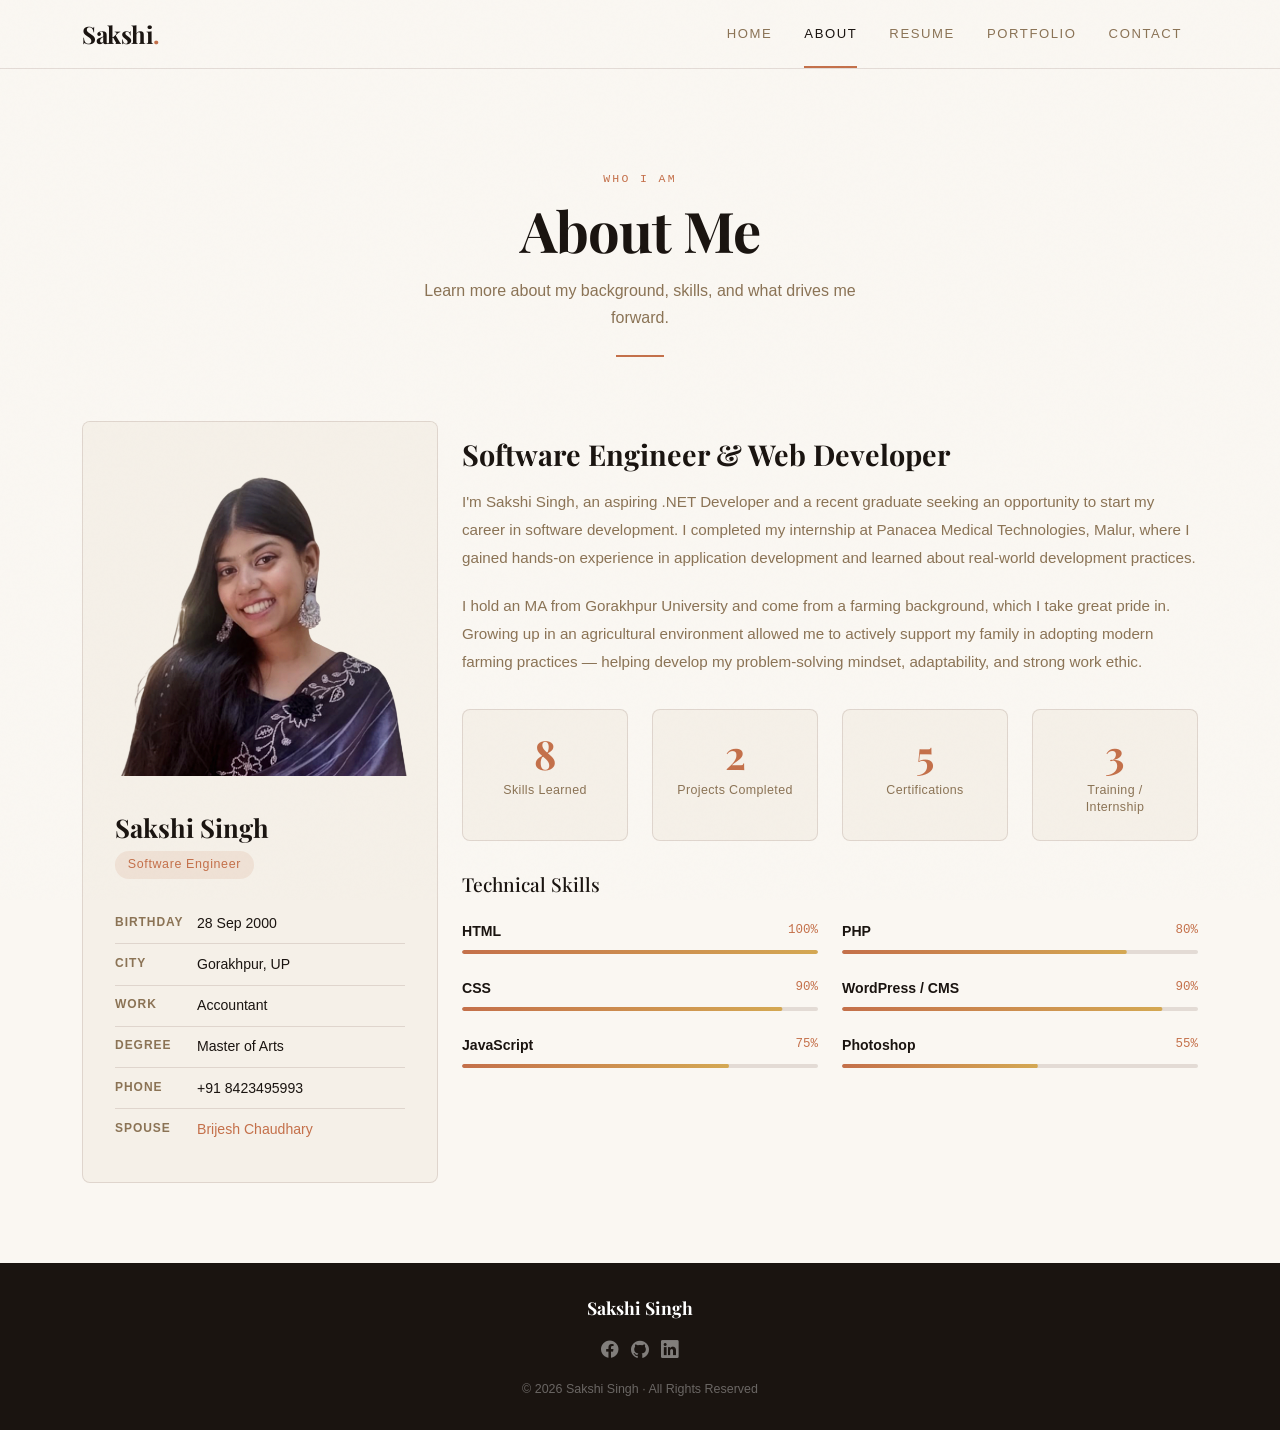
==== commit e821f2dc: "Update about.html" ====
--- a/about.html
+++ b/about.html
@@ -250,7 +250,7 @@
       </div>
 
       <div class="footer-credits">
-        © 2025 Sakshi Singh · All Rights Reserved
+        © 2026 Sakshi Singh · All Rights Reserved
       </div>
     </div>
   </footer>
@@ -260,4 +260,4 @@
 <script src="https://cdn.jsdelivr.net/npm/bootstrap@5.3.3/dist/js/bootstrap.bundle.min.js"></script>
 
 </body>
-</html>+</html>
